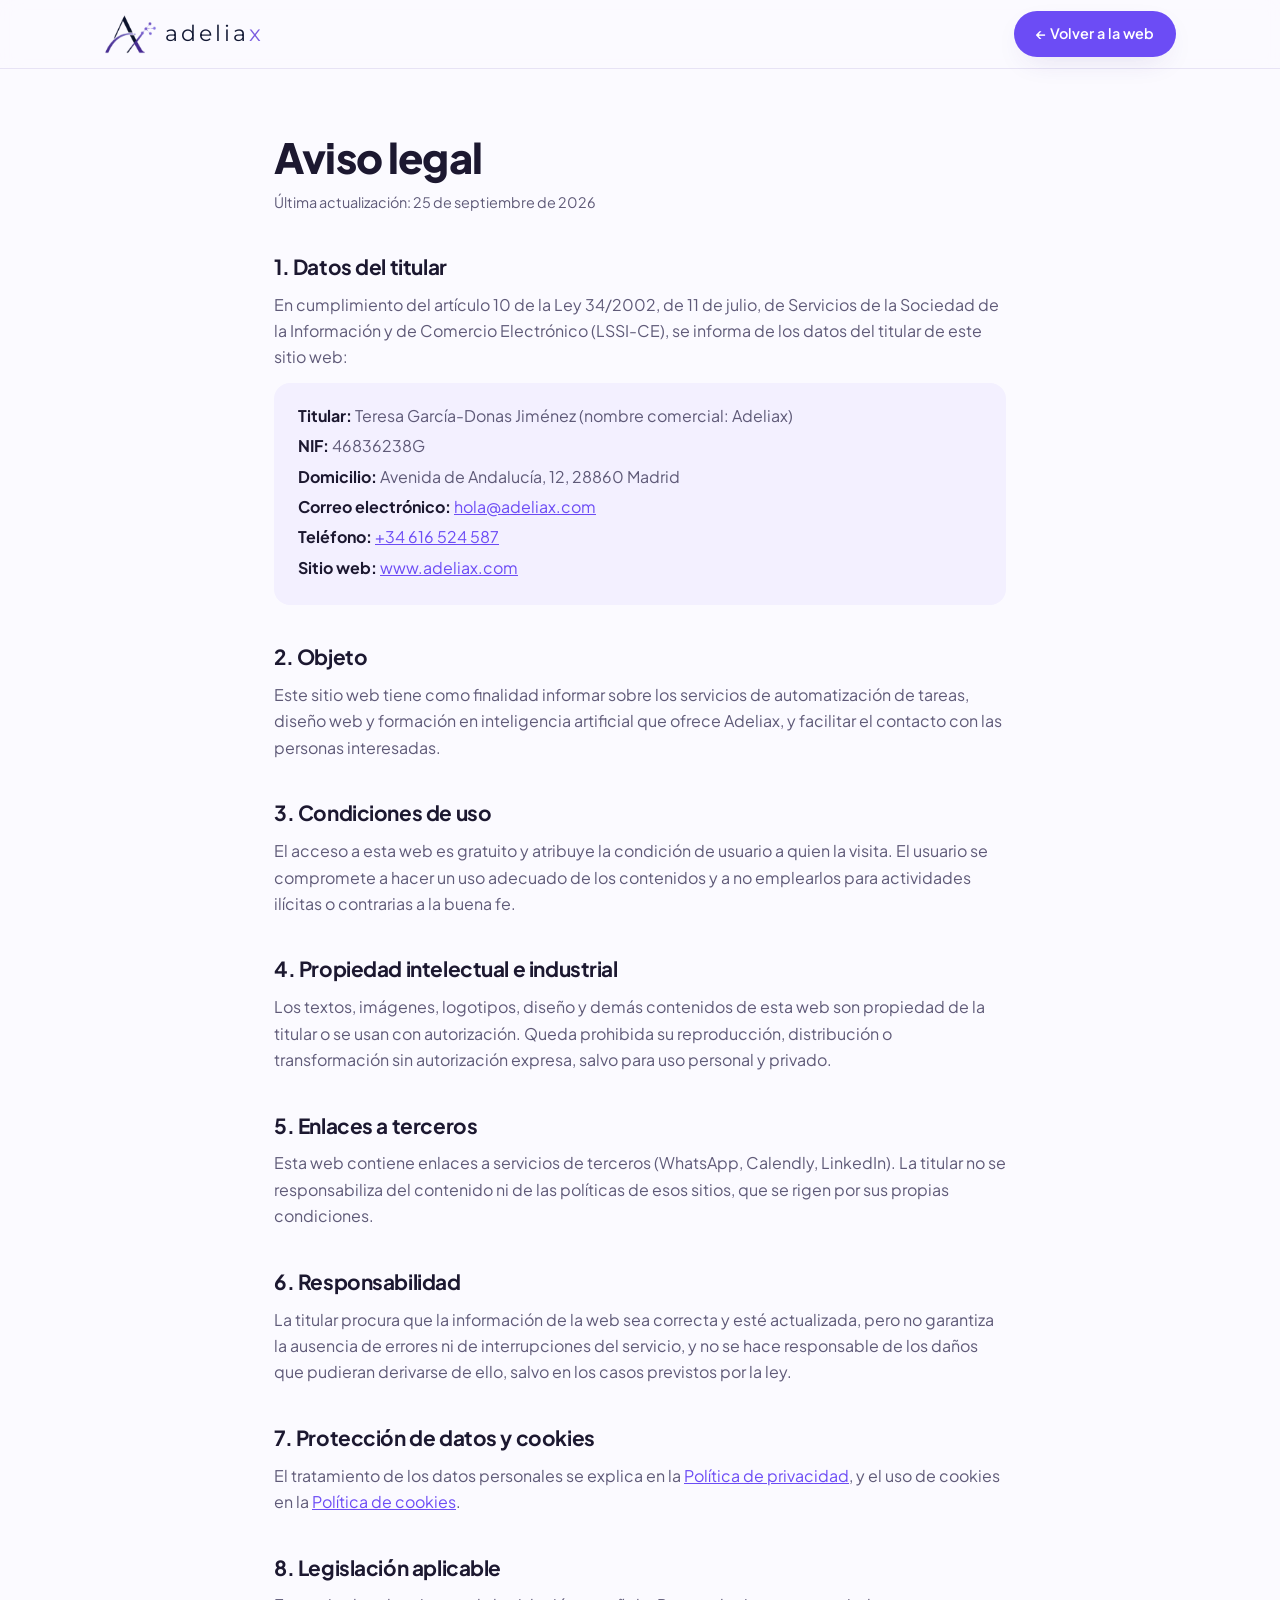
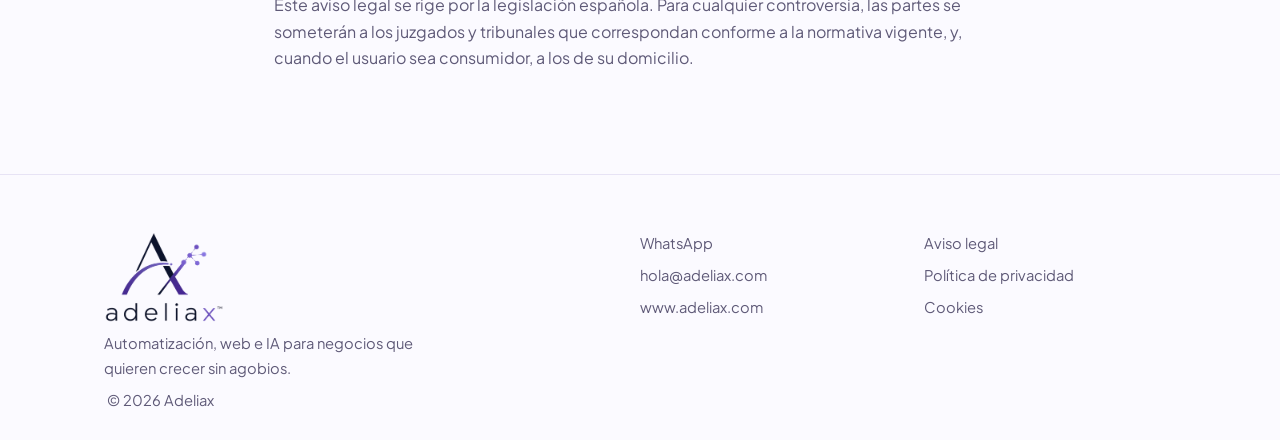
==== aviso-legal.html @ 9ef983d3 "Páginas legales, mejoras en móvil, SEO y WhatsApp por servicio - Aviso legal, política de privacidad" ====
<!DOCTYPE html>
<html lang="es">
<head>
<meta charset="UTF-8">
<meta name="viewport" content="width=device-width, initial-scale=1.0">
<title>Aviso legal — Adeliax</title>
<meta name="description" content="Aviso legal de adeliax.com: datos del titular y condiciones de uso de la web.">
<meta name="robots" content="noindex, follow">
<link rel="canonical" href="https://www.adeliax.com/aviso-legal.html">
<link rel="preconnect" href="https://fonts.googleapis.com">
<link rel="preconnect" href="https://fonts.gstatic.com" crossorigin>
<link href="https://fonts.googleapis.com/css2?family=Montserrat:wght@400&family=Plus+Jakarta+Sans:wght@400;500;600;700;800&display=swap" rel="stylesheet">
<link rel="icon" type="image/png" href="img/favicon.png">
<link rel="stylesheet" href="style.css">
</head>
<body>

<header class="nav">
  <div class="container nav__inner">
    <a class="logo" href="index.html" aria-label="Adeliax, volver al inicio">
      <span class="logo-mark"><img src="img/logo-icono.png" alt="Adeliax" width="54" height="40"></span>
      <span class="logo__text">adelia<em>x</em></span>
    </a>
    <a class="btn btn--small" href="index.html">← Volver a la web</a>
  </div>
</header>

<!--
  REVISAR POR UN PROFESIONAL (abogado/asesor):
  - Este texto es una plantilla orientativa basada en la LSSI-CE (Ley 34/2002, art. 10).
  - Si estás inscrita en algún registro o colegio profesional, o si constituyes una sociedad, hay que añadirlo.
-->
<main class="legal">
  <div class="container container--narrow">
    <h1>Aviso legal</h1>
    <p class="legal__updated">Última actualización: 25 de septiembre de 2026</p>

    <h2>1. Datos del titular</h2>
    <p>En cumplimiento del artículo 10 de la Ley 34/2002, de 11 de julio, de Servicios de la Sociedad de la Información y de Comercio Electrónico (LSSI-CE), se informa de los datos del titular de este sitio web:</p>
    <div class="legal__box">
      <p><strong>Titular:</strong> Teresa García-Donas Jiménez (nombre comercial: Adeliax)</p>
      <p><strong>NIF:</strong> 46836238G</p>
      <p><strong>Domicilio:</strong> Avenida de Andalucía, 12, 28860 Madrid</p>
      <p><strong>Correo electrónico:</strong> <a href="mailto:hola@adeliax.com">hola@adeliax.com</a></p>
      <p><strong>Teléfono:</strong> <a href="tel:+34616524587">+34 616 524 587</a></p>
      <p><strong>Sitio web:</strong> <a href="https://www.adeliax.com/">www.adeliax.com</a></p>
    </div>

    <h2>2. Objeto</h2>
    <p>Este sitio web tiene como finalidad informar sobre los servicios de automatización de tareas, diseño web y formación en inteligencia artificial que ofrece Adeliax, y facilitar el contacto con las personas interesadas.</p>

    <h2>3. Condiciones de uso</h2>
    <p>El acceso a esta web es gratuito y atribuye la condición de usuario a quien la visita. El usuario se compromete a hacer un uso adecuado de los contenidos y a no emplearlos para actividades ilícitas o contrarias a la buena fe.</p>

    <h2>4. Propiedad intelectual e industrial</h2>
    <p>Los textos, imágenes, logotipos, diseño y demás contenidos de esta web son propiedad de la titular o se usan con autorización. Queda prohibida su reproducción, distribución o transformación sin autorización expresa, salvo para uso personal y privado.</p>

    <h2>5. Enlaces a terceros</h2>
    <p>Esta web contiene enlaces a servicios de terceros (WhatsApp, Calendly, LinkedIn). La titular no se responsabiliza del contenido ni de las políticas de esos sitios, que se rigen por sus propias condiciones.</p>

    <h2>6. Responsabilidad</h2>
    <p>La titular procura que la información de la web sea correcta y esté actualizada, pero no garantiza la ausencia de errores ni de interrupciones del servicio, y no se hace responsable de los daños que pudieran derivarse de ello, salvo en los casos previstos por la ley.</p>

    <h2>7. Protección de datos y cookies</h2>
    <p>El tratamiento de los datos personales se explica en la <a href="privacidad.html">Política de privacidad</a>, y el uso de cookies en la <a href="cookies.html">Política de cookies</a>.</p>

    <h2>8. Legislación aplicable</h2>
    <p>Este aviso legal se rige por la legislación española. Para cualquier controversia, las partes se someterán a los juzgados y tribunales que correspondan conforme a la normativa vigente, y, cuando el usuario sea consumidor, a los de su domicilio.</p>
  </div>
</main>

<footer class="footer">
  <div class="container footer__inner">
    <div>
      <img class="footer__logo" src="img/logo.png" alt="Adeliax" width="130" height="100" loading="lazy">
      <p>Automatización, web e IA para negocios que quieren crecer sin agobios.</p>
    </div>
    <div class="footer__links">
      <a href="https://wa.me/34616524587" target="_blank" rel="noopener">WhatsApp</a>
      <a href="mailto:hola@adeliax.com">hola@adeliax.com</a>
      <a href="index.html">www.adeliax.com</a>
    </div>
    <div class="footer__links">
      <a href="aviso-legal.html">Aviso legal</a>
      <a href="privacidad.html">Política de privacidad</a>
      <a href="cookies.html">Cookies</a>
    </div>
  </div>
  <p class="footer__copy">&copy; 2026 Adeliax</p>
</footer>

</body>
</html>
---- style.css ----
:root {
  --bg: #fbfaff;
  --bg-tint: #f3f0ff;
  --surface: #ffffff;
  --text: #1c1830;
  --text-muted: #5f5a78;
  --accent: #6c4cf5;
  --accent-hover: #5a3be0;
  --accent-soft: #e9e3ff;
  --accent-2: #ff8fb1;
  --wa: #25d366;
  --wa-hover: #1ebe5b;
  --border: #e7e3f5;
  --radius: 20px;
  --shadow: 0 10px 30px -12px rgba(60, 40, 140, 0.18);
  --shadow-lg: 0 24px 50px -20px rgba(60, 40, 140, 0.3);
}

* { box-sizing: border-box; margin: 0; padding: 0; }

html { scroll-behavior: smooth; scroll-padding-top: 80px; }

body {
  font-family: "Plus Jakarta Sans", -apple-system, BlinkMacSystemFont, "Segoe UI", Roboto, sans-serif;
  background: var(--bg);
  color: var(--text);
  line-height: 1.65;
  -webkit-font-smoothing: antialiased;
}

img { max-width: 100%; display: block; }

.container {
  max-width: 1120px;
  margin: 0 auto;
  padding: 0 24px;
}

.container--narrow { max-width: 780px; }

h1, h2, h3 { letter-spacing: -0.02em; line-height: 1.2; }

/* ── Navegación ── */
.nav {
  position: sticky;
  top: 0;
  background: rgba(251, 250, 255, 0.85);
  backdrop-filter: blur(10px);
  border-bottom: 1px solid var(--border);
  z-index: 20;
}

.nav__inner {
  display: flex;
  justify-content: space-between;
  align-items: center;
  height: 68px;
  gap: 16px;
}

.logo {
  display: flex;
  align-items: center;
  gap: 8px;
  text-decoration: none;
}
.logo img { height: 40px; width: auto; }
.logo__text {
  font-family: "Montserrat", sans-serif;
  font-weight: 400;
  font-size: 1.35rem;
  letter-spacing: 0.14em;
  color: #121833;
}
.logo__text em { font-style: normal; color: #7b5ce0; }

.nav__links a {
  color: var(--text-muted);
  text-decoration: none;
  margin: 0 14px;
  font-size: 0.95rem;
  font-weight: 500;
  transition: color 0.2s ease;
}

.nav__links a:hover { color: var(--accent); }

/* ── Botones ── */
.btn {
  display: inline-flex;
  align-items: center;
  gap: 8px;
  background: var(--accent);
  color: #fff;
  text-decoration: none;
  padding: 14px 26px;
  border-radius: 999px;
  font-weight: 600;
  font-size: 1rem;
  border: 2px solid transparent;
  transition: background 0.2s ease, transform 0.2s ease, box-shadow 0.2s ease;
  box-shadow: var(--shadow);
}

.btn:hover { background: var(--accent-hover); transform: translateY(-2px); }

.btn--small { padding: 9px 20px; font-size: 0.9rem; }
.btn--large { padding: 17px 32px; font-size: 1.05rem; }

.btn--wa { background: var(--wa); }
.btn--wa:hover { background: var(--wa-hover); }

.btn--ghost {
  background: transparent;
  color: var(--accent);
  border-color: var(--accent);
  box-shadow: none;
}
.btn--ghost:hover { background: var(--accent-soft); }

.btn--light { background: #fff; color: var(--accent); }
.btn--light:hover { background: var(--accent-soft); }

.cta-row { display: flex; flex-wrap: wrap; gap: 14px; }
.cta-row--center { justify-content: center; }

.microcopy { font-size: 0.88rem; color: var(--text-muted); margin-top: 14px; }

.eyebrow {
  display: inline-block;
  font-size: 0.8rem;
  font-weight: 700;
  letter-spacing: 0.08em;
  text-transform: uppercase;
  color: var(--accent);
  background: var(--accent-soft);
  padding: 6px 14px;
  border-radius: 999px;
  margin-bottom: 18px;
}

/* ── Hero ── */
.hero { padding: 90px 0 100px; overflow: hidden; }

.hero__grid {
  display: grid;
  grid-template-columns: 1.15fr 1fr;
  gap: 56px;
  align-items: center;
}

.hero h1 {
  font-size: clamp(2.1rem, 4.8vw, 3.4rem);
  font-weight: 800;
  margin-bottom: 22px;
}

.hero__subtitle {
  color: var(--text-muted);
  font-size: 1.15rem;
  max-width: 560px;
  margin-bottom: 34px;
}

.hero__visual { position: relative; min-height: 440px; }

.blob {
  position: absolute;
  border-radius: 50%;
  filter: blur(40px);
  opacity: 0.55;
}
.blob--1 { width: 320px; height: 320px; background: var(--accent); top: 10px; right: 20px; }
.blob--2 { width: 240px; height: 240px; background: var(--accent-2); bottom: 0; left: 10px; }

.hero__photo,
.about__photo {
  position: relative;
  z-index: 1;
  width: 100%;
  max-width: 400px;
  height: auto;
  aspect-ratio: 4 / 5;
  margin: 0 auto;
  border-radius: 32px;
  object-fit: cover;
  box-shadow: var(--shadow-lg);
}


/* ── Secciones ── */
.section { padding: 100px 0; }
.section--tint { background: var(--bg-tint); }

.section__head {
  text-align: center;
  max-width: 680px;
  margin: 0 auto 56px;
}

.section__head h2, .about h2, .calendly h2, .final h2 {
  font-size: clamp(1.8rem, 3.6vw, 2.5rem);
  font-weight: 800;
  margin-bottom: 16px;
}

.section__head p { color: var(--text-muted); font-size: 1.08rem; }

.section__closing {
  text-align: center;
  margin-top: 48px;
  font-size: 1.3rem;
  font-weight: 700;
  color: var(--accent);
}

.center { text-align: center; margin-top: 48px; }

/* Dolores */
.pains {
  display: grid;
  grid-template-columns: repeat(3, 1fr);
  gap: 20px;
}

.pain {
  background: var(--surface);
  border: 1px solid var(--border);
  border-radius: var(--radius);
  padding: 26px;
  transition: transform 0.25s ease, box-shadow 0.25s ease;
}
.pain:hover { transform: translateY(-4px); box-shadow: var(--shadow); }

.pain__icon {
  display: inline-grid;
  place-items: center;
  width: 46px;
  height: 46px;
  border-radius: 14px;
  background: var(--bg-tint);
  font-size: 1.35rem;
  margin-bottom: 14px;
}
.pain p { color: var(--text-muted); }
.pain strong { color: var(--text); }

/* Antes / después */
.compare {
  display: grid;
  grid-template-columns: 1fr 1fr;
  gap: 20px;
  max-width: 820px;
  margin: 0 auto;
}

.compare__col { border-radius: var(--radius); padding: 32px; }
.compare__col h3 { font-size: 1.15rem; margin-bottom: 18px; }
.compare__col ul { list-style: none; display: grid; gap: 12px; }
.compare__col li { padding-left: 30px; position: relative; }

.compare__col--before { background: #eeecf3; color: #7b7690; }
.compare__col--before li::before { content: "✕"; position: absolute; left: 4px; color: #aaa5bd; }

.compare__col--after {
  background: linear-gradient(150deg, var(--accent), #8a6bff);
  color: #fff;
  box-shadow: var(--shadow-lg);
}
.compare__col--after li::before { content: "✓"; position: absolute; left: 4px; font-weight: 800; }

/* Servicios */
.services {
  display: grid;
  grid-template-columns: repeat(3, 1fr);
  gap: 24px;
  align-items: stretch;
}

.service {
  position: relative;
  display: flex;
  flex-direction: column;
  background: var(--surface);
  border: 1px solid var(--border);
  border-radius: 24px;
  padding: 34px 30px;
  transition: transform 0.25s ease, box-shadow 0.25s ease;
}
.service:hover { transform: translateY(-6px); box-shadow: var(--shadow-lg); }

.service--featured { border-color: var(--accent); box-shadow: var(--shadow); }

.service__icon {
  width: 56px;
  height: 56px;
  border-radius: 16px;
  display: grid;
  place-items: center;
  background: var(--accent-soft);
  margin-bottom: 20px;
}
.service__icon svg {
  width: 28px;
  height: 28px;
  fill: none;
  stroke: var(--accent);
  stroke-width: 1.8;
  stroke-linecap: round;
  stroke-linejoin: round;
}

.service__num {
  position: absolute;
  top: 28px;
  right: 30px;
  font-weight: 800;
  font-size: 1.6rem;
  color: var(--accent-soft);
}

.service h3 { font-size: 1.35rem; margin-bottom: 10px; }
.service__lead { color: var(--text-muted); margin-bottom: 20px; }

.checks { list-style: none; display: grid; gap: 10px; margin-bottom: 22px; font-size: 0.95rem; }
.checks li { position: relative; padding-left: 28px; }
.checks li::before {
  content: "✓";
  position: absolute;
  left: 0;
  top: 1px;
  width: 19px;
  height: 19px;
  border-radius: 50%;
  background: var(--accent-soft);
  color: var(--accent);
  font-size: 0.7rem;
  font-weight: 800;
  display: grid;
  place-items: center;
}

.service__result {
  background: var(--bg-tint);
  border-radius: 14px;
  padding: 16px 18px;
  font-size: 0.92rem;
  color: var(--text-muted);
  margin-bottom: 22px;
}
.service__result strong { color: var(--text); }

.link-arrow {
  margin-top: auto;
  color: var(--accent);
  font-weight: 700;
  text-decoration: none;
}
.link-arrow:hover { text-decoration: underline; }

/* Pasos */
.steps {
  list-style: none;
  display: grid;
  grid-template-columns: repeat(4, 1fr);
  gap: 24px;
  position: relative;
}
.steps::before {
  content: "";
  position: absolute;
  top: 28px;
  left: 12%;
  right: 12%;
  height: 2px;
  background: linear-gradient(90deg, var(--accent), var(--accent-2));
  opacity: 0.35;
}

.step { text-align: center; position: relative; }
.step__num {
  display: inline-grid;
  place-items: center;
  width: 56px;
  height: 56px;
  border-radius: 50%;
  background: var(--accent);
  color: #fff;
  font-weight: 800;
  font-size: 1.2rem;
  margin-bottom: 18px;
  box-shadow: 0 0 0 8px var(--bg-tint);
}
.step h3 { font-size: 1.1rem; margin-bottom: 8px; }
.step p { color: var(--text-muted); font-size: 0.95rem; }

/* Sobre Teresa */
.about {
  display: grid;
  grid-template-columns: 1fr 1.2fr;
  gap: 64px;
  align-items: center;
}

.about__visual { position: relative; }

.about__photo { max-width: 420px; object-position: center top; }

.badge {
  z-index: 2;
  position: absolute;
  bottom: -20px;
  right: 10px;
  background: var(--surface);
  border-radius: 18px;
  padding: 16px 20px;
  box-shadow: var(--shadow-lg);
  display: flex;
  align-items: center;
  gap: 12px;
  max-width: 240px;
}
.badge strong { font-size: 2rem; color: var(--accent); line-height: 1; }
.badge span { font-size: 0.85rem; color: var(--text-muted); line-height: 1.3; }

.about__text p { color: var(--text-muted); margin-bottom: 16px; }

.trust { list-style: none; display: grid; gap: 10px; margin: 26px 0; }
.trust li {
  background: var(--bg-tint);
  border-radius: 12px;
  padding: 12px 16px;
  font-size: 0.95rem;
  color: var(--text-muted);
}
.trust strong { color: var(--text); }

.about__linkedin { margin-top: -12px; }
.about__linkedin a { color: var(--accent); font-weight: 700; text-decoration: none; }
.about__linkedin a:hover { text-decoration: underline; }

.signature {
  font-family: "Brush Script MT", "Segoe Script", cursive;
  font-size: 2rem;
  color: var(--accent) !important;
  margin-bottom: 24px !important;
}

/* Calendly */
.calendly {
  display: grid;
  grid-template-columns: 1.5fr 1fr;
  gap: 40px;
  align-items: center;
  background: var(--surface);
  border: 1px solid var(--border);
  border-radius: 28px;
  padding: 48px;
  box-shadow: var(--shadow);
}
.calendly p { color: var(--text-muted); }
.calendly__cta { text-align: center; }

/* FAQ */
.faq { display: grid; gap: 12px; }

.faq details {
  background: var(--surface);
  border: 1px solid var(--border);
  border-radius: 16px;
  padding: 0 24px;
  transition: box-shadow 0.2s ease;
}
.faq details[open] { box-shadow: var(--shadow); }

.faq summary {
  cursor: pointer;
  list-style: none;
  padding: 20px 36px 20px 0;
  font-weight: 600;
  position: relative;
}
.faq summary::-webkit-details-marker { display: none; }
.faq summary::after {
  content: "+";
  position: absolute;
  right: 0;
  top: 50%;
  transform: translateY(-50%);
  font-size: 1.5rem;
  color: var(--accent);
  transition: transform 0.25s ease;
}
.faq details[open] summary::after { transform: translateY(-50%) rotate(45deg); }
.faq details p { color: var(--text-muted); padding-bottom: 22px; }

/* CTA final */
.final {
  background: linear-gradient(135deg, var(--accent) 0%, #8a6bff 55%, var(--accent-2) 130%);
  color: #fff;
  padding: 110px 0;
  text-align: center;
}
.final__inner { max-width: 760px; }

.final p { opacity: 0.92; font-size: 1.1rem; margin-bottom: 34px; }
.final__alt { margin: 26px 0 0 !important; font-size: 0.98rem !important; }
.final__alt a { color: #fff; font-weight: 700; }

/* Footer */
.footer { padding: 56px 0 28px; border-top: 1px solid var(--border); }

.footer__inner {
  display: grid;
  grid-template-columns: 2fr 1fr 1fr;
  gap: 32px;
}
.footer__logo { width: 120px; height: auto; }
.footer p { color: var(--text-muted); font-size: 0.92rem; margin-top: 8px; max-width: 320px; }
.footer__links { display: grid; gap: 8px; align-content: start; }
.footer__links a { color: var(--text-muted); text-decoration: none; font-size: 0.92rem; }
.footer__links a:hover { color: var(--accent); }
.footer__copy { text-align: center; color: var(--text-muted); font-size: 0.82rem; margin-top: 40px; }

/* ── Páginas legales ── */
.legal { padding: 64px 0 90px; }
.legal h1 { font-size: clamp(1.9rem, 4vw, 2.6rem); font-weight: 800; margin-bottom: 8px; }
.legal__updated { color: var(--text-muted); font-size: 0.9rem; margin-bottom: 40px; }
.legal h2 { font-size: 1.3rem; margin: 40px 0 12px; }
.legal p, .legal li { color: var(--text-muted); margin-bottom: 12px; }
.legal ul { padding-left: 22px; margin-bottom: 12px; }
.legal strong { color: var(--text); }
.legal a { color: var(--accent); }
.legal__box { background: var(--bg-tint); border-radius: 16px; padding: 20px 24px; margin-bottom: 20px; }
.legal__box p { margin-bottom: 4px; }
.legal__table-wrap { overflow-x: auto; margin: 12px 0 20px; }
.legal table { width: 100%; border-collapse: collapse; font-size: 0.92rem; }
.legal th, .legal td { text-align: left; padding: 10px 12px; border: 1px solid var(--border); color: var(--text-muted); vertical-align: top; }
.legal th { background: var(--bg-tint); color: var(--text); }

/* ── Botones flotantes ── */
.floating {
  position: fixed;
  right: 22px;
  bottom: 22px;
  display: flex;
  flex-direction: column;
  align-items: center;
  gap: 12px;
  z-index: 50;
}

.fab {
  position: relative;
  display: grid;
  place-items: center;
  border-radius: 50%;
  color: #fff;
  text-decoration: none;
  box-shadow: 0 10px 25px -8px rgba(0, 0, 0, 0.35);
  transition: transform 0.2s ease;
}
.fab:hover { transform: scale(1.08); }

.fab--wa { width: 62px; height: 62px; background: var(--wa); }
.fab--wa svg { width: 34px; height: 34px; }

.fab--mail { width: 50px; height: 50px; background: var(--accent); }
.fab--mail svg {
  width: 24px;
  height: 24px;
  fill: none;
  stroke: #fff;
  stroke-width: 1.8;
  stroke-linecap: round;
  stroke-linejoin: round;
}

.fab--wa::before {
  content: "";
  position: absolute;
  inset: 0;
  border-radius: 50%;
  background: var(--wa);
  z-index: -1;
  animation: pulse 2.4s ease-out infinite;
}

@keyframes pulse {
  0% { transform: scale(1); opacity: 0.6; }
  100% { transform: scale(1.6); opacity: 0; }
}

.fab__tip {
  position: absolute;
  right: calc(100% + 12px);
  top: 50%;
  transform: translateY(-50%) translateX(6px);
  background: var(--text);
  color: #fff;
  font-size: 0.85rem;
  font-weight: 500;
  white-space: nowrap;
  padding: 8px 14px;
  border-radius: 10px;
  opacity: 0;
  pointer-events: none;
  transition: opacity 0.2s ease, transform 0.2s ease;
}
.fab:hover .fab__tip,
.fab:focus-visible .fab__tip { opacity: 1; transform: translateY(-50%) translateX(0); }

/* ══════════════ MOVIMIENTO ══════════════ */
main { overflow-x: clip; }

/* Logo vivo: el símbolo se dibuja y los nodos de la red se encienden en cadena */
.logo-mark { position: relative; display: inline-block; line-height: 0; font-size: 4px; }
.logo-mark img { animation: logo-draw .7s cubic-bezier(.6,.1,.2,1) both; transition: transform .4s ease; }
.logo:hover .logo-mark img { transform: rotate(-6deg) scale(1.06); }

@keyframes logo-draw {
  from { clip-path: inset(0 100% 0 0); opacity: 0; }
  to   { clip-path: inset(0 0 0 0); opacity: 1; }
}

.node {
  position: absolute;
  width: 5%;
  aspect-ratio: 1;
  border-radius: 50%;
  transform: translate(-50%, -50%);
  animation: node-pulse 3.2s ease-out infinite;
  animation-delay: calc(.7s + var(--d, 0s));
}
.n1 { left: 58.1%; top: 50%;   width: 2.6%; --d: 0s; }
.n2 { left: 72.2%; top: 47.3%; --d: .15s; }
.n3 { left: 78.8%; top: 36.9%; --d: .3s; }
.n4 { left: 86.5%; top: 23.9%; --d: .45s; }
.n5 { left: 95%;   top: 35.1%; --d: .5s; }
.n6 { left: 87.4%; top: 48.6%; --d: .55s; }

@keyframes node-pulse {
  0%   { background: transparent; box-shadow: 0 0 0 0 rgba(150, 120, 255, 0); }
  6%   { background: #c9b8ff; box-shadow: 0 0 0 .6em rgba(150, 120, 255, .45), 0 0 2em .8em rgba(150, 120, 255, .7); }
  28%  { background: transparent; box-shadow: 0 0 0 2em rgba(150, 120, 255, 0), 0 0 0 0 rgba(150, 120, 255, 0); }
  100% { background: transparent; box-shadow: 0 0 0 0 rgba(150, 120, 255, 0); }
}

.logo-mark--big { display: block; width: 160px; margin: 0 auto 30px; font-size: 10px; animation: float 6s ease-in-out infinite; }
.logo-mark--big img { width: 100%; height: auto; }
.logo-mark--big .node { animation-name: node-pulse-white; }
@keyframes node-pulse-white {
  0%   { background: transparent; box-shadow: 0 0 0 0 rgba(255, 255, 255, 0); }
  6%   { background: #fff; box-shadow: 0 0 0 .5em rgba(255, 255, 255, .5), 0 0 2em .8em rgba(255, 255, 255, .8); }
  28%  { background: transparent; box-shadow: 0 0 0 1.6em rgba(255, 255, 255, 0), 0 0 0 0 rgba(255, 255, 255, 0); }
  100% { background: transparent; box-shadow: 0 0 0 0 rgba(255, 255, 255, 0); }
}

/* Titular con brillo */
.shine {
  background: linear-gradient(90deg, var(--accent), var(--accent-2), #8a6bff, var(--accent));
  background-size: 300% 100%;
  -webkit-background-clip: text;
  background-clip: text;
  -webkit-text-fill-color: transparent;
  animation: shine 7s linear infinite;
}
@keyframes shine { to { background-position: 300% 0; } }

/* Fondos de color que se mueven */
.blob { animation: blob 14s ease-in-out infinite alternate; }
.blob--2 { animation-duration: 18s; animation-direction: alternate-reverse; }
@keyframes blob {
  0%   { transform: translate(0, 0) scale(1); }
  50%  { transform: translate(-40px, 30px) scale(1.12); }
  100% { transform: translate(30px, -20px) scale(.92); }
}

/* Notificaciones flotantes junto a la foto */
.notif {
  position: absolute;
  z-index: 3;
  display: flex;
  align-items: center;
  gap: 10px;
  background: rgba(255, 255, 255, .95);
  backdrop-filter: blur(6px);
  border: 1px solid var(--border);
  border-radius: 16px;
  padding: 10px 16px 10px 10px;
  box-shadow: var(--shadow-lg);
  line-height: 1.3;
  white-space: nowrap;
  animation: notif-in .7s cubic-bezier(.2, .9, .3, 1.35) both, float 5s ease-in-out infinite;
  animation-delay: var(--d), calc(var(--d) + .7s);
}
.notif strong { display: block; font-size: .85rem; }
.notif small { color: var(--text-muted); font-size: .72rem; }
.notif__icon {
  display: grid;
  place-items: center;
  width: 36px;
  height: 36px;
  flex-shrink: 0;
  border-radius: 12px;
  background: var(--bg-tint);
  font-size: 1rem;
}
.notif__icon--ok { background: #dff7e8; color: #1ea85a; font-weight: 800; }

.notif--1 { top: 9%;  left: -6%;  --d: .5s; }
.notif--2 { top: 46%; right: -8%; --d: .8s; animation-duration: .7s, 6s; }
.notif--3 { bottom: 9%; left: -2%; --d: 1.1s; animation-duration: .7s, 5.5s; }

@keyframes notif-in {
  from { opacity: 0; transform: translateY(18px) scale(.85); }
  to   { opacity: 1; transform: none; }
}
@keyframes float {
  0%, 100% { transform: translateY(0); }
  50%      { transform: translateY(-10px); }
}

/* Cinta en movimiento */
.marquee {
  background: linear-gradient(90deg, var(--accent), #8a6bff, var(--accent-2));
  color: #fff;
  padding: 16px 0;
  transform: rotate(-1.5deg);
  margin: 0 -40px;
  box-shadow: var(--shadow-lg);
  overflow: hidden;
}
.marquee__track {
  display: flex;
  width: max-content;
  animation: marquee 32s linear infinite;
}
.marquee span {
  font-weight: 700;
  font-size: 1.05rem;
  padding: 0 28px;
  white-space: nowrap;
}
.marquee span::after { content: "✦"; margin-left: 56px; opacity: .7; }
@keyframes marquee { to { transform: translateX(-50%); } }

/* Iconos de servicios con vida al pasar el ratón */
.service__icon { transition: transform .35s cubic-bezier(.2, .9, .3, 1.4), background .3s ease; }
.service:hover .service__icon { transform: rotate(-10deg) scale(1.12); background: var(--accent); }
.service:hover .service__icon svg { stroke: #fff; }

@media (max-width: 720px) {
  .notif { padding: 7px 12px 7px 7px; gap: 8px; }
  .notif strong { font-size: .75rem; }
  .notif small { font-size: .65rem; }
  .notif__icon { width: 28px; height: 28px; font-size: .85rem; border-radius: 9px; }
  .notif--1 { left: -2%; }
  .notif--2 { right: -2%; }
  .notif--3 { left: 0; }
  .marquee span { font-size: .9rem; padding: 0 18px; }
  .marquee span::after { margin-left: 36px; }
}

@media (prefers-reduced-motion: reduce) {
  .logo-mark img, .node, .logo-mark--big, .shine, .blob, .notif, .marquee__track { animation: none !important; }
}

/* ── Animación de aparición (solo si hay JavaScript) ── */
.js .reveal { opacity: 0; transform: translateY(16px); transition: opacity 0.4s ease, transform 0.4s ease; }
/* La portada aparece casi al instante */
.js .hero .reveal { transition-duration: 0.25s; }
.js .reveal.is-visible { opacity: 1; transform: none; }

@media (prefers-reduced-motion: reduce) {
  html { scroll-behavior: auto; }
  .fab--wa::before { animation: none; }
}

/* ── Responsive ── */
@media (max-width: 960px) {
  .hero__grid, .about, .calendly { grid-template-columns: 1fr; }
  .hero { padding: 40px 0 70px; }
  .hero__grid { gap: 40px; }
  .hero__visual { min-height: 0; }
  .hero__photo { max-width: 260px; }
  .pains, .services { grid-template-columns: 1fr 1fr; }
  .steps { grid-template-columns: 1fr 1fr; }
  .steps::before { display: none; }
  .about { gap: 56px; }
  .calendly { text-align: center; padding: 36px; }
}

@media (max-width: 720px) {
  .nav__links { display: none; }
  .section { padding: 72px 0; }
  .pains, .services, .compare, .steps { grid-template-columns: 1fr; }
  .footer__inner { grid-template-columns: 1fr; }
  .cta-row .btn { width: 100%; justify-content: center; }
  .fab__tip { display: none; }
  .floating { right: 12px; bottom: 12px; gap: 10px; }
  .fab--wa { width: 50px; height: 50px; }
  .fab--wa svg { width: 28px; height: 28px; }
  .fab--mail { width: 40px; height: 40px; }
  .fab--mail svg { width: 20px; height: 20px; }
  /* Hueco al final para que los botones flotantes no tapen el pie */
  body { padding-bottom: 110px; }
  .hero .microcopy { padding-right: 56px; }
  .container { padding: 0 16px; }
}
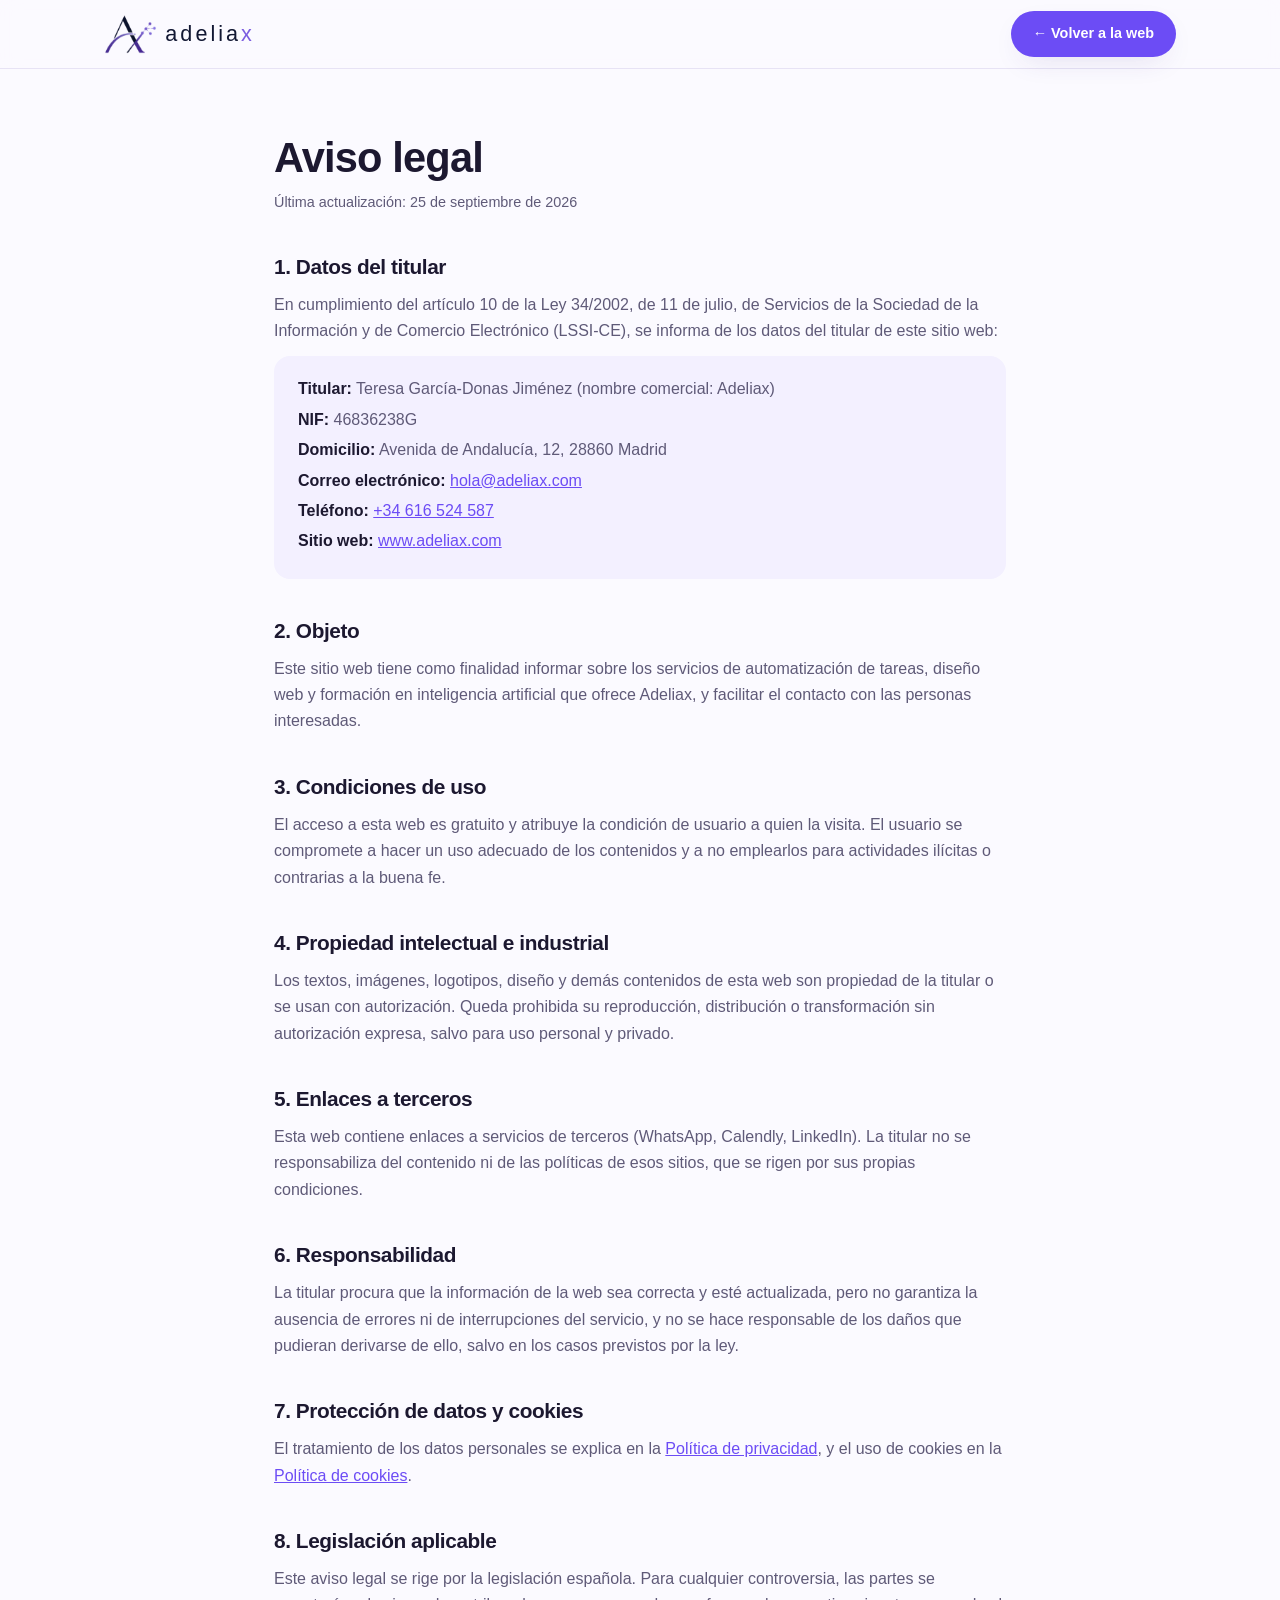
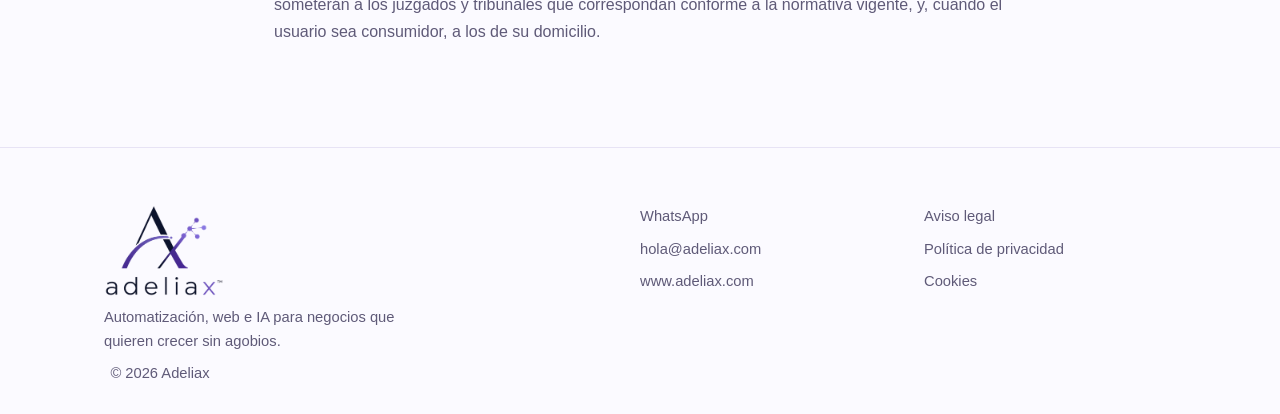
==== commit 98824426: "Alojar las fuentes en local (Fraunces, Plus Jakarta Sans y Montserrat) Co-Authored-By: Claude Opus 5" ====
--- a/aviso-legal.html
+++ b/aviso-legal.html
@@ -7,9 +7,6 @@
 <meta name="description" content="Aviso legal de adeliax.com: datos del titular y condiciones de uso de la web.">
 <meta name="robots" content="noindex, follow">
 <link rel="canonical" href="https://www.adeliax.com/aviso-legal.html">
-<link rel="preconnect" href="https://fonts.googleapis.com">
-<link rel="preconnect" href="https://fonts.gstatic.com" crossorigin>
-<link href="https://fonts.googleapis.com/css2?family=Montserrat:wght@400&family=Plus+Jakarta+Sans:wght@400;500;600;700;800&display=swap" rel="stylesheet">
 <link rel="icon" type="image/png" href="img/favicon.png">
 <link rel="stylesheet" href="style.css">
 </head>
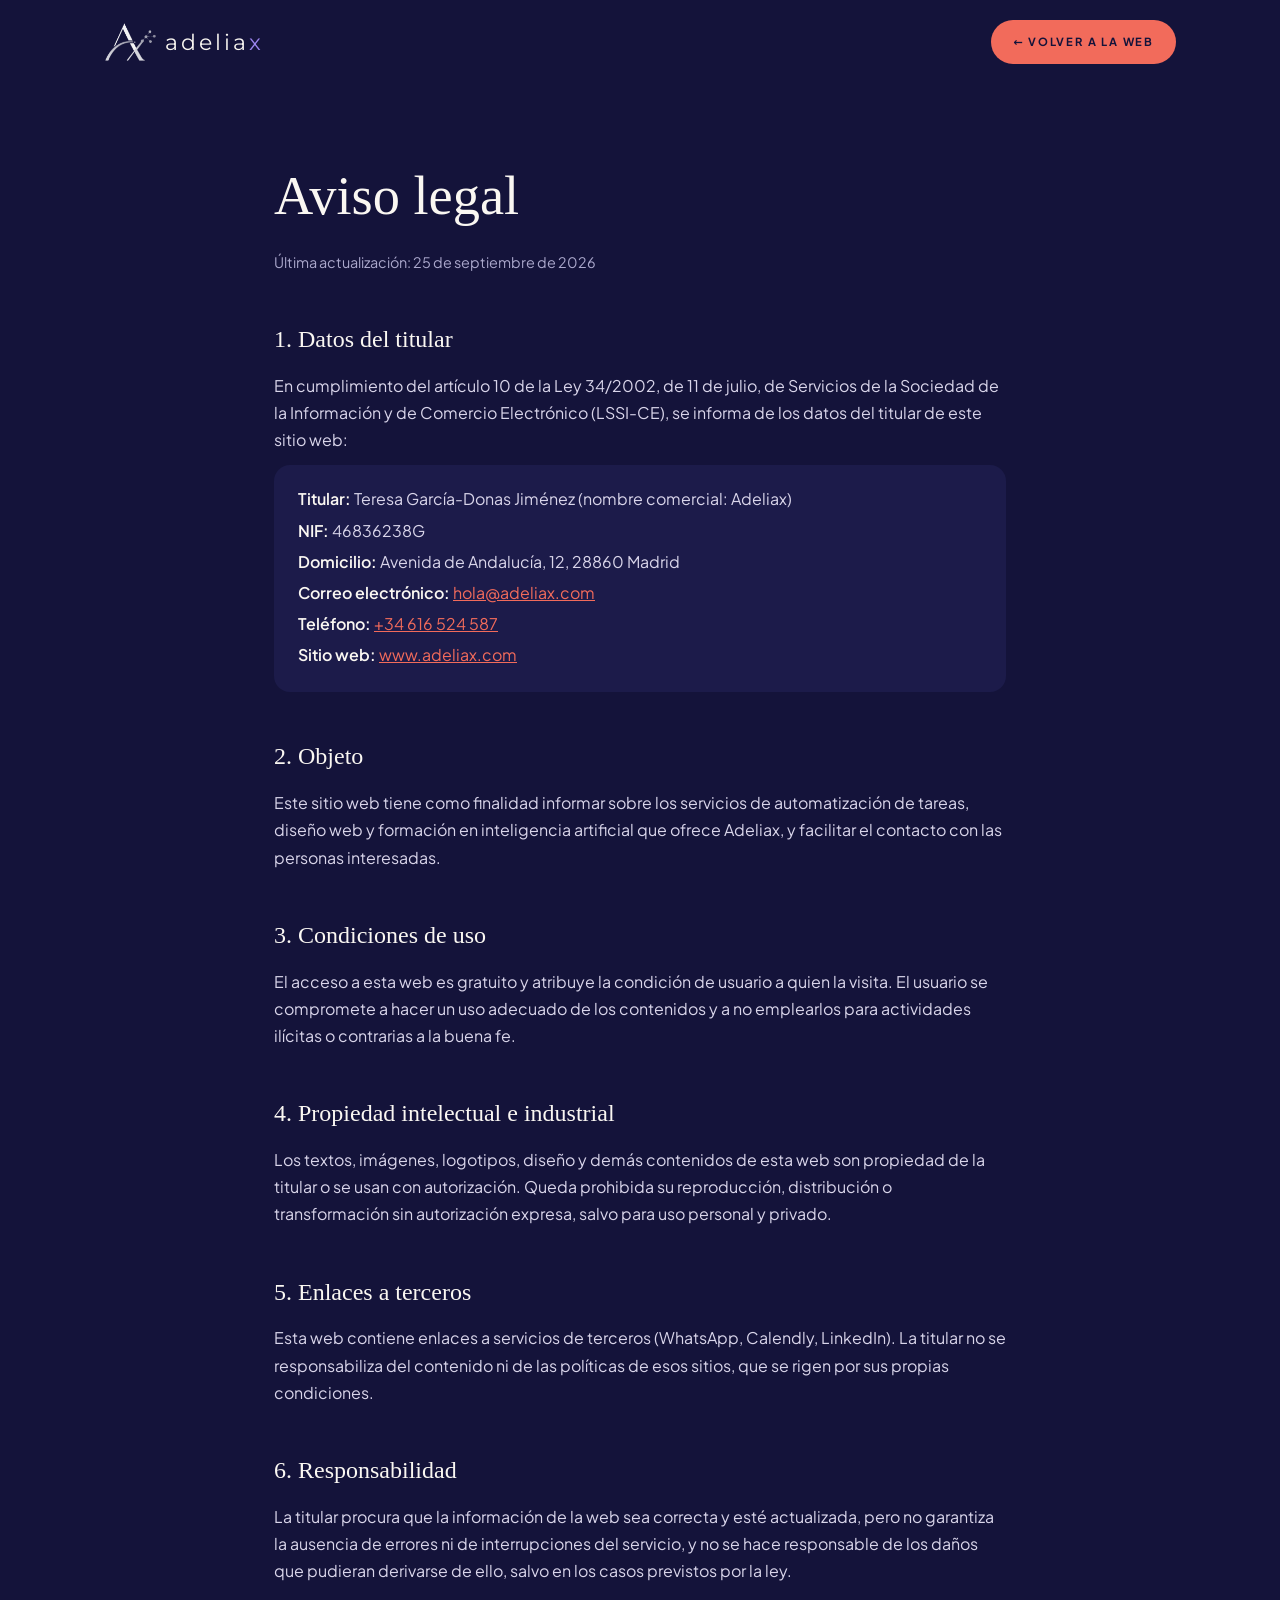
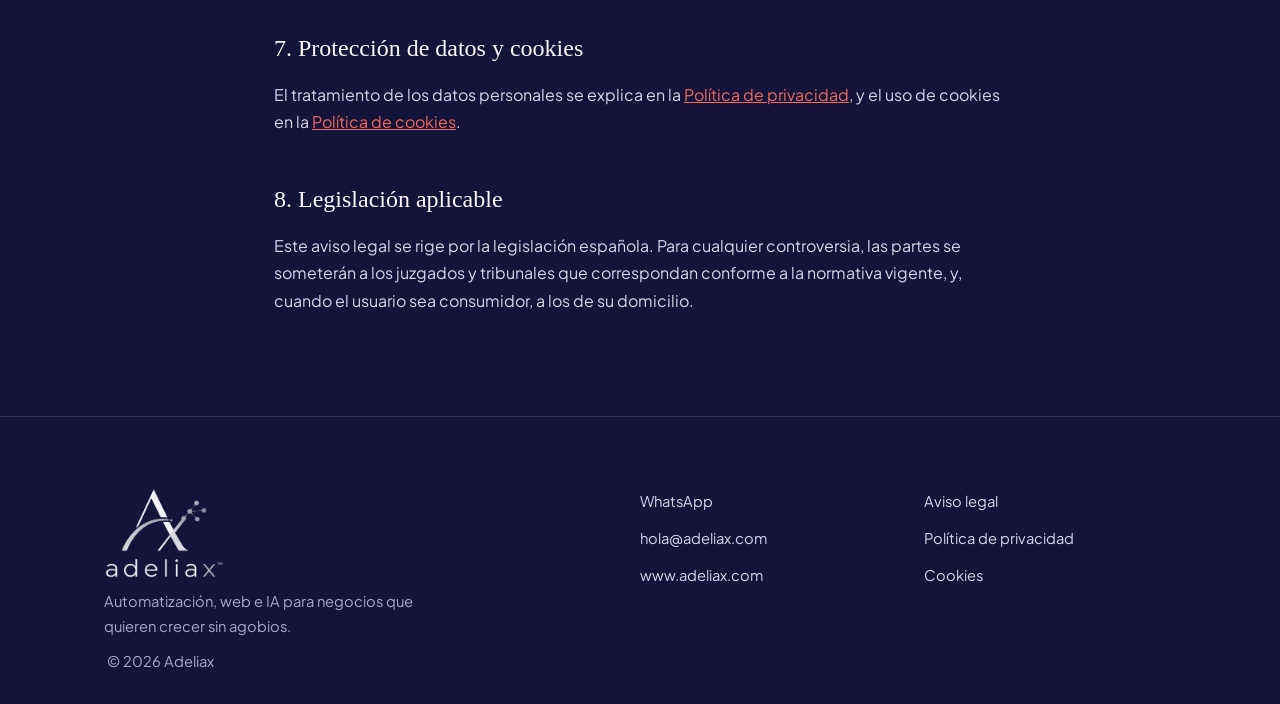
==== commit 144d103e: "Estructura editorial: portada a pantalla completa, pestañas de servicios, línea de tiempo y menú móv" ====
--- a/aviso-legal.html
+++ b/aviso-legal.html
@@ -15,7 +15,7 @@
 <header class="nav">
   <div class="container nav__inner">
     <a class="logo" href="index.html" aria-label="Adeliax, volver al inicio">
-      <span class="logo-mark"><img src="img/logo-icono.png" alt="Adeliax" width="54" height="40"></span>
+      <span class="logo-mark"><img src="img/logo-icono-blanco.png" alt="Adeliax" width="54" height="40"></span>
       <span class="logo__text">adelia<em>x</em></span>
     </a>
     <a class="btn btn--small" href="index.html">← Volver a la web</a>
@@ -69,7 +69,7 @@
 <footer class="footer">
   <div class="container footer__inner">
     <div>
-      <img class="footer__logo" src="img/logo.png" alt="Adeliax" width="130" height="100" loading="lazy">
+      <img class="footer__logo" src="img/logo-blanco.png" alt="Adeliax" width="130" height="100" loading="lazy">
       <p>Automatización, web e IA para negocios que quieren crecer sin agobios.</p>
     </div>
     <div class="footer__links">
--- a/style.css
+++ b/style.css
@@ -1,810 +1,992 @@
+/* =========================================================
+   Adeliax · estilo editorial oscuro (índigo, crema y coral)
+   ========================================================= */
+
+/* ── Fuentes (alojadas en local) ── */
+@font-face {
+  font-family: "Fraunces";
+  font-style: normal;
+  font-weight: 300 600;
+  font-display: swap;
+  src: url("fonts/fraunces-normal-latin.woff2") format("woff2");
+}
+@font-face {
+  font-family: "Fraunces";
+  font-style: italic;
+  font-weight: 300 600;
+  font-display: swap;
+  src: url("fonts/fraunces-italic-latin.woff2") format("woff2");
+}
+@font-face {
+  font-family: "Plus Jakarta Sans";
+  font-style: normal;
+  font-weight: 400 700;
+  font-display: swap;
+  src: url("fonts/plus-jakarta-sans-latin.woff2") format("woff2");
+}
+@font-face {
+  font-family: "Montserrat";
+  font-style: normal;
+  font-weight: 400;
+  font-display: swap;
+  src: url("fonts/montserrat-latin.woff2") format("woff2");
+}
+
 :root {
-  --bg: #fbfaff;
-  --bg-tint: #f3f0ff;
-  --surface: #ffffff;
-  --text: #1c1830;
-  --text-muted: #5f5a78;
-  --accent: #6c4cf5;
-  --accent-hover: #5a3be0;
-  --accent-soft: #e9e3ff;
-  --accent-2: #ff8fb1;
-  --wa: #25d366;
-  --wa-hover: #1ebe5b;
-  --border: #e7e3f5;
-  --radius: 20px;
-  --shadow: 0 10px 30px -12px rgba(60, 40, 140, 0.18);
-  --shadow-lg: 0 24px 50px -20px rgba(60, 40, 140, 0.3);
-}
-
-* { box-sizing: border-box; margin: 0; padding: 0; }
-
-html { scroll-behavior: smooth; scroll-padding-top: 80px; }
-
+  --ink: #14133A;          /* fondo principal (índigo casi negro) */
+  --char: #1C1B4A;         /* fondo alterno */
+  --char-2: #24235A;
+  --indigo: #2B2A6F;
+  --cream: #FAF7F2;
+  --cream-2: #D9D5EA;      /* texto normal sobre oscuro */
+  --muted: #ABA8CC;        /* texto secundario sobre oscuro */
+  --coral: #F26B5B;
+  --coral-2: #F48A7D;
+  --coral-text: #B83C2C;   /* coral para texto sobre fondo claro */
+  --text-light: #55556E;   /* texto normal sobre fondo claro */
+  --line: rgba(250, 247, 242, .14);
+  --line-dark: rgba(20, 19, 58, .14);
+  --serif: "Fraunces", Georgia, "Times New Roman", serif;
+  --sans: "Plus Jakarta Sans", system-ui, -apple-system, "Segoe UI", Roboto, Arial, sans-serif;
+  --ease: cubic-bezier(.22, 1, .36, 1);
+  --radius: 16px;
+}
+
+*, *::before, *::after { box-sizing: border-box; margin: 0; padding: 0; }
+html { scroll-behavior: smooth; scroll-padding-top: 90px; -webkit-text-size-adjust: 100%; }
 body {
-  font-family: "Plus Jakarta Sans", -apple-system, BlinkMacSystemFont, "Segoe UI", Roboto, sans-serif;
-  background: var(--bg);
-  color: var(--text);
-  line-height: 1.65;
+  background: var(--ink);
+  color: var(--cream-2);
+  font-family: var(--sans);
+  font-size: 16px;
+  line-height: 1.7;
+  overflow-x: hidden;
   -webkit-font-smoothing: antialiased;
 }
-
-img { max-width: 100%; display: block; }
-
-.container {
-  max-width: 1120px;
-  margin: 0 auto;
-  padding: 0 24px;
-}
-
-.container--narrow { max-width: 780px; }
-
-h1, h2, h3 { letter-spacing: -0.02em; line-height: 1.2; }
-
-/* ── Navegación ── */
-.nav {
-  position: sticky;
-  top: 0;
-  background: rgba(251, 250, 255, 0.85);
-  backdrop-filter: blur(10px);
-  border-bottom: 1px solid var(--border);
-  z-index: 20;
-}
-
-.nav__inner {
-  display: flex;
-  justify-content: space-between;
-  align-items: center;
-  height: 68px;
-  gap: 16px;
-}
-
-.logo {
+body.is-loading { overflow: hidden; }
+img { display: block; max-width: 100%; }
+a { color: inherit; }
+button { font: inherit; color: inherit; background: none; border: 0; cursor: pointer; }
+::selection { background: var(--coral); color: var(--ink); }
+strong { color: var(--cream); font-weight: 600; }
+
+:focus-visible { outline: 2px solid var(--coral); outline-offset: 4px; border-radius: 4px; }
+
+.sr-only {
+  position: absolute; width: 1px; height: 1px; padding: 0; margin: -1px;
+  overflow: hidden; clip: rect(0, 0, 0, 0); white-space: nowrap; border: 0;
+}
+
+.container { max-width: 1120px; margin: 0 auto; padding: 0 24px; }
+
+/* ── Utilidades ── */
+.section { position: relative; padding: clamp(90px, 13vw, 170px) 0; }
+.section--char { background: var(--char); }
+.section--light { background: var(--cream); color: var(--text-light); }
+.section--story { background: linear-gradient(180deg, var(--ink), var(--char) 18%, var(--char) 82%, var(--ink)); }
+
+.eyebrow {
   display: flex;
   align-items: center;
-  gap: 8px;
-  text-decoration: none;
-}
-.logo img { height: 40px; width: auto; }
-.logo__text {
-  font-family: "Montserrat", sans-serif;
-  font-weight: 400;
-  font-size: 1.35rem;
-  letter-spacing: 0.14em;
-  color: #121833;
-}
-.logo__text em { font-style: normal; color: #7b5ce0; }
-
-.nav__links a {
-  color: var(--text-muted);
-  text-decoration: none;
-  margin: 0 14px;
-  font-size: 0.95rem;
-  font-weight: 500;
-  transition: color 0.2s ease;
-}
-
-.nav__links a:hover { color: var(--accent); }
+  gap: 14px;
+  font-size: .74rem;
+  font-weight: 600;
+  letter-spacing: .28em;
+  text-transform: uppercase;
+  color: var(--coral);
+  margin-bottom: 22px;
+}
+.eyebrow::before { content: ""; width: 34px; height: 1px; background: currentColor; }
+.section--light .eyebrow { color: var(--coral-text); }
+
+h1, h2, h3 { font-family: var(--serif); color: var(--cream); font-weight: 400; }
+.section--light h2, .section--light h3 { color: var(--indigo); }
+.display {
+  font-family: var(--serif);
+  font-weight: 300;
+  font-size: clamp(2.3rem, 5.6vw, 4.6rem);
+  line-height: 1.04;
+  letter-spacing: -.015em;
+}
+h1 em, h2 em, .display em { font-style: italic; color: var(--coral); }
+.section--light .display em { color: var(--coral-text); }
+
+.lead {
+  font-family: var(--serif);
+  font-size: clamp(1.3rem, 2vw, 1.6rem);
+  line-height: 1.45;
+  color: var(--cream);
+}
+
+.section-head { max-width: 820px; margin-bottom: clamp(50px, 7vw, 90px); }
+.section-head__sub { color: var(--muted); max-width: 560px; margin-top: 24px; font-size: 1.08rem; }
+.section--light .section-head__sub { color: var(--text-light); }
+
+/* Subrayado que se dibuja */
+.u { text-decoration: none; background: linear-gradient(currentColor, currentColor) 0 100% / 0 1px no-repeat; transition: background-size .5s var(--ease); }
+.u:hover { background-size: 100% 1px; }
 
 /* ── Botones ── */
 .btn {
+  position: relative;
   display: inline-flex;
   align-items: center;
-  gap: 8px;
-  background: var(--accent);
-  color: #fff;
+  justify-content: center;
+  gap: 10px;
+  min-height: 52px;
+  padding: 16px 32px;
+  border-radius: 999px;
+  background: var(--coral);
+  color: var(--ink);
+  font-weight: 700;
+  font-size: .8rem;
+  letter-spacing: .16em;
+  text-transform: uppercase;
   text-decoration: none;
-  padding: 14px 26px;
-  border-radius: 999px;
+  overflow: hidden;
+  isolation: isolate;
+  white-space: nowrap;
+  transition: color .45s var(--ease), transform .35s var(--ease);
+}
+.btn::before {
+  content: "";
+  position: absolute;
+  inset: 0;
+  z-index: -1;
+  border-radius: inherit;
+  background: var(--cream);
+  transform: translateY(101%);
+  transition: transform .55s var(--ease);
+}
+.btn:hover::before { transform: translateY(0); }
+.btn--ghost { background: transparent; color: var(--cream); box-shadow: inset 0 0 0 1px rgba(250, 247, 242, .5); }
+.btn--ghost:hover { color: var(--ink); }
+.btn--small { min-height: 44px; padding: 10px 22px; font-size: .7rem; }
+.btn--large { padding: 19px 38px; }
+
+.cta-row { display: flex; flex-wrap: wrap; align-items: center; gap: 14px 22px; }
+.cta-row--center { justify-content: center; }
+
+.text-link { color: var(--cream); font-weight: 600; padding: 10px 0; }
+
+.link-arrow {
+  display: inline-flex;
+  align-items: center;
+  gap: 12px;
+  padding: 8px 0;
+  font-size: .78rem;
+  font-weight: 700;
+  letter-spacing: .18em;
+  text-transform: uppercase;
+  color: var(--coral);
+  text-decoration: none;
+}
+.link-arrow i { font-style: normal; transition: transform .4s var(--ease); }
+.link-arrow:hover i { transform: translateX(8px); }
+.section--light .link-arrow { color: var(--coral-text); }
+
+/* ── Pantalla de entrada ── */
+.loader {
+  position: fixed;
+  inset: 0;
+  z-index: 1000;
+  display: grid;
+  place-items: center;
+  background: var(--ink);
+  clip-path: inset(0 0 0 0);
+  transition: clip-path 1.1s var(--ease) .1s;
+}
+.loader { display: none; }
+.js .loader { display: grid; }
+.loader.is-done { clip-path: inset(0 0 100% 0); }
+.js .loader.is-gone { display: none; }
+.loader__inner { display: flex; flex-direction: column; align-items: center; text-align: center; }
+.loader__word {
+  display: flex;
+  overflow: hidden;
+  padding: 0 .08em .1em;
+  font-family: "Montserrat", sans-serif;
+  font-size: clamp(3.4rem, 12vw, 7.5rem);
+  letter-spacing: .14em;
+  line-height: 1;
+  color: var(--cream);
+}
+.loader__word span { display: inline-block; transform: translateY(110%); animation: rise 1s var(--ease) forwards; }
+.loader__word span:nth-child(1) { animation-delay: .15s; }
+.loader__word span:nth-child(2) { animation-delay: .22s; }
+.loader__word span:nth-child(3) { animation-delay: .29s; }
+.loader__word span:nth-child(4) { animation-delay: .36s; }
+.loader__word span:nth-child(5) { animation-delay: .43s; }
+.loader__word span:nth-child(6) { animation-delay: .5s; }
+.loader__word span:nth-child(7) { animation-delay: .57s; }
+.loader__x { color: var(--coral); }
+.loader__line { width: 0; height: 1px; margin: 18px 0 14px; background: var(--coral); animation: grow 1s var(--ease) .6s forwards; }
+.loader__place { font-size: .7rem; letter-spacing: .4em; text-transform: uppercase; color: var(--coral); opacity: 0; animation: fade-up .8s var(--ease) .85s forwards; }
+
+@keyframes rise { to { transform: translateY(0); } }
+@keyframes grow { to { width: 160px; } }
+@keyframes fade-up { from { opacity: 0; transform: translateY(10px); } to { opacity: 1; transform: none; } }
+
+/* ── Grano, cursor y barra de progreso ── */
+.grain {
+  position: fixed;
+  inset: 0;
+  z-index: 900;
+  pointer-events: none;
+  opacity: .06;
+  background-image: url("data:image/svg+xml,%3Csvg xmlns='http://www.w3.org/2000/svg' width='200' height='200'%3E%3Cfilter id='n'%3E%3CfeTurbulence type='fractalNoise' baseFrequency='.9' numOctaves='3' stitchTiles='stitch'/%3E%3C/filter%3E%3Crect width='100%25' height='100%25' filter='url(%23n)'/%3E%3C/svg%3E");
+}
+/* El grano solo "vibra" en ordenador; en móvil queda quieto para ahorrar batería */
+@media (hover: hover) and (pointer: fine) {
+  .grain { inset: -50%; animation: grain 1s steps(6) infinite; }
+}
+@keyframes grain {
+  0%, 100% { transform: translate(0, 0); }
+  20% { transform: translate(-5%, 3%); }
+  40% { transform: translate(3%, -4%); }
+  60% { transform: translate(-2%, 5%); }
+  80% { transform: translate(4%, 2%); }
+}
+
+.cursor { display: none; }
+@media (hover: hover) and (pointer: fine) {
+  .cursor { display: block; position: fixed; inset: 0; z-index: 950; pointer-events: none; }
+  .cursor__dot, .cursor__ring { position: fixed; top: 0; left: 0; border-radius: 50%; opacity: 0; transition: opacity .3s ease; }
+  .cursor.is-active .cursor__dot, .cursor.is-active .cursor__ring { opacity: 1; }
+  .cursor__dot { width: 6px; height: 6px; background: var(--coral); }
+  .cursor__ring {
+    width: 38px;
+    height: 38px;
+    border: 1px solid rgba(242, 107, 91, .6);
+    transition: opacity .3s ease, width .35s var(--ease), height .35s var(--ease), background .35s ease, border-color .35s ease;
+  }
+  .cursor.is-hover .cursor__ring { width: 70px; height: 70px; background: rgba(242, 107, 91, .12); border-color: transparent; }
+}
+.progress { position: fixed; top: 0; left: 0; z-index: 960; width: 100%; height: 2px; background: var(--coral); transform-origin: 0 50%; transform: scaleX(0); }
+
+/* ── Cabecera ── */
+.nav {
+  position: fixed;
+  top: 0;
+  left: 0;
+  right: 0;
+  z-index: 800;
+  transition: transform .6s var(--ease), background .5s ease, box-shadow .5s ease;
+}
+.nav__inner { display: flex; align-items: center; justify-content: space-between; gap: 20px; height: 84px; transition: height .5s var(--ease); }
+.nav.is-scrolled { background: rgba(20, 19, 58, .82); backdrop-filter: blur(14px); -webkit-backdrop-filter: blur(14px); box-shadow: 0 1px 0 var(--line); }
+.nav.is-scrolled .nav__inner { height: 68px; }
+.nav.is-hidden { transform: translateY(-110%); }
+
+.logo { display: flex; align-items: center; gap: 8px; text-decoration: none; }
+.logo img { height: 40px; width: auto; }
+.logo__text { font-family: "Montserrat", sans-serif; font-weight: 400; font-size: 1.35rem; letter-spacing: .14em; color: var(--cream); }
+.logo__text em { font-style: normal; color: #9C85F0; }
+
+.nav__links { display: flex; gap: clamp(18px, 2.6vw, 40px); }
+.nav__links a {
+  position: relative;
+  padding: 6px 0;
+  font-size: .74rem;
   font-weight: 600;
-  font-size: 1rem;
-  border: 2px solid transparent;
-  transition: background 0.2s ease, transform 0.2s ease, box-shadow 0.2s ease;
-  box-shadow: var(--shadow);
-}
-
-.btn:hover { background: var(--accent-hover); transform: translateY(-2px); }
-
-.btn--small { padding: 9px 20px; font-size: 0.9rem; }
-.btn--large { padding: 17px 32px; font-size: 1.05rem; }
-
-.btn--wa { background: var(--wa); }
-.btn--wa:hover { background: var(--wa-hover); }
-
-.btn--ghost {
-  background: transparent;
-  color: var(--accent);
-  border-color: var(--accent);
-  box-shadow: none;
-}
-.btn--ghost:hover { background: var(--accent-soft); }
-
-.btn--light { background: #fff; color: var(--accent); }
-.btn--light:hover { background: var(--accent-soft); }
-
-.cta-row { display: flex; flex-wrap: wrap; gap: 14px; }
-.cta-row--center { justify-content: center; }
-
-.microcopy { font-size: 0.88rem; color: var(--text-muted); margin-top: 14px; }
-
-.eyebrow {
-  display: inline-block;
-  font-size: 0.8rem;
+  letter-spacing: .2em;
+  text-transform: uppercase;
+  color: var(--cream-2);
+  text-decoration: none;
+}
+.nav__links a::after {
+  content: "";
+  position: absolute;
+  left: 0;
+  bottom: 0;
+  width: 100%;
+  height: 1px;
+  background: var(--coral);
+  transform: scaleX(0);
+  transform-origin: right;
+  transition: transform .5s var(--ease);
+}
+.nav__links a:hover::after, .nav__links a.is-active::after { transform: scaleX(1); transform-origin: left; }
+.nav__links a.is-active { color: var(--coral); }
+.nav__right { display: flex; align-items: center; gap: 10px; }
+
+.burger { display: none; position: relative; width: 44px; height: 44px; }
+.burger span { position: absolute; left: 11px; right: 11px; height: 1.5px; background: var(--cream); transition: transform .5s var(--ease); }
+.burger span:first-child { top: 18px; }
+.burger span:last-child { top: 25px; }
+.burger.is-open span:first-child { transform: translateY(3.5px) rotate(45deg); }
+.burger.is-open span:last-child { transform: translateY(-3.5px) rotate(-45deg); }
+
+.mobile-menu {
+  position: fixed;
+  inset: 0;
+  z-index: 790;
+  display: flex;
+  flex-direction: column;
+  justify-content: center;
+  gap: 6px;
+  padding: 100px 24px 40px;
+  background: var(--ink);
+  clip-path: circle(0 at calc(100% - 46px) 42px);
+  transition: clip-path .9s var(--ease);
+}
+.mobile-menu[hidden] { display: none; }
+.mobile-menu.is-open { clip-path: circle(150% at calc(100% - 46px) 42px); }
+.mobile-menu > a {
+  font-family: var(--serif);
+  font-style: italic;
+  font-weight: 300;
+  font-size: clamp(2.4rem, 11vw, 3.4rem);
+  line-height: 1.25;
+  color: var(--cream);
+  text-decoration: none;
+}
+.mobile-menu > a:hover { color: var(--coral); }
+.mobile-menu__info { margin-top: 40px; color: var(--muted); font-size: .95rem; }
+
+/* ── Hilo que se dibuja con el scroll ── */
+main { position: relative; overflow-x: clip; }
+main > section > .container { position: relative; z-index: 2; }
+.thread { position: absolute; top: 0; left: 0; z-index: 1; pointer-events: none; overflow: visible; }
+.thread path { fill: none; stroke: var(--coral); stroke-width: 2; stroke-opacity: .6; stroke-linecap: round; stroke-linejoin: round; }
+
+/* ── Portada ── */
+.hero {
+  position: relative;
+  min-height: 100svh;
+  display: flex;
+  flex-direction: column;
+  justify-content: flex-end;
+  padding-top: 120px;
+  overflow: hidden;
+}
+.hero__media {
+  position: absolute;
+  top: -8%;
+  bottom: -8%;
+  right: 0;
+  width: 52%;
+  z-index: 0;
+}
+.hero__media img {
+  width: 100%;
+  height: 100%;
+  object-fit: cover;
+  object-position: 50% 20%;
+  transform: scale(1.12);
+  animation: kenburns 22s ease-out forwards;
+}
+@keyframes kenburns { to { transform: scale(1.02); } }
+.hero__veil {
+  position: absolute;
+  inset: 0;
+  z-index: 0;
+  pointer-events: none;
+  background:
+    linear-gradient(90deg, var(--ink) 0%, var(--ink) 44%, rgba(20, 19, 58, .55) 62%, rgba(20, 19, 58, .1) 100%),
+    linear-gradient(180deg, rgba(20, 19, 58, .5) 0%, transparent 30%, transparent 70%, var(--ink) 100%);
+}
+.hero__inner { width: 100%; }
+.hero__content { max-width: 760px; padding-bottom: clamp(40px, 6vw, 70px); }
+.hero__title {
+  font-family: var(--serif);
+  font-weight: 300;
+  font-size: clamp(2.7rem, 6.2vw, 5.4rem);
+  line-height: .98;
+  letter-spacing: -.02em;
+  margin-bottom: 30px;
+}
+.hero__line { display: block; overflow: hidden; padding-bottom: .08em; }
+.hero__line > span { display: inline-block; }
+.js .hero__line > span { transform: translateY(110%); }
+.js.is-ready .hero__line > span { animation: rise 1.3s var(--ease) forwards; }
+.js.is-ready .hero__line:nth-child(2) > span { animation-delay: .12s; }
+.js.is-ready .hero__line:nth-child(3) > span { animation-delay: .24s; }
+.js .hero__eyebrow, .js .hero__tagline, .js .hero__ctas, .js .hero__strip { opacity: 0; transform: translateY(20px); transition: opacity 1.2s var(--ease), transform 1.2s var(--ease); }
+.js.is-ready .hero__eyebrow { opacity: 1; transform: none; transition-delay: .1s; }
+.js.is-ready .hero__tagline { opacity: 1; transform: none; transition-delay: .5s; }
+.js.is-ready .hero__ctas { opacity: 1; transform: none; transition-delay: .7s; }
+.js.is-ready .hero__strip { opacity: 1; transform: none; transition-delay: .9s; }
+
+.hero__tagline {
+  max-width: 600px;
+  margin-bottom: 36px;
+  font-family: var(--serif);
+  font-style: italic;
+  font-size: clamp(1.15rem, 1.9vw, 1.45rem);
+  line-height: 1.5;
+  color: var(--cream-2);
+}
+.hero__ctas { display: flex; flex-wrap: wrap; align-items: center; gap: 14px 28px; }
+
+.hero__strip {
+  display: grid;
+  grid-template-columns: repeat(3, auto);
+  justify-content: start;
+  gap: clamp(24px, 5vw, 70px);
+  padding: 26px 0 34px;
+  border-top: 1px solid var(--line);
+  font-size: .92rem;
+  color: var(--cream);
+}
+.hero__strip small { display: block; margin-bottom: 4px; font-size: .66rem; font-weight: 600; letter-spacing: .26em; text-transform: uppercase; color: var(--coral); }
+
+.badge-rotate {
+  position: absolute;
+  right: clamp(24px, 6vw, 90px);
+  bottom: clamp(120px, 18vh, 200px);
+  z-index: 2;
+  display: grid;
+  place-items: center;
+  width: 150px;
+  height: 150px;
+}
+.badge-rotate svg { position: absolute; inset: 0; animation: spin 22s linear infinite; }
+.badge-rotate text { font-family: var(--sans); font-size: 12px; font-weight: 600; letter-spacing: 3px; fill: var(--cream); }
+.badge-rotate span { font-size: 1.4rem; color: var(--coral); }
+@keyframes spin { to { transform: rotate(360deg); } }
+
+.hero__scroll { position: absolute; right: 32px; bottom: 34px; z-index: 2; width: 1px; height: 70px; background: var(--line); overflow: hidden; }
+.hero__scroll span { position: absolute; inset: 0; background: var(--coral); animation: scroll-line 2.2s var(--ease) infinite; }
+@keyframes scroll-line { 0% { transform: translateY(-100%); } 60%, 100% { transform: translateY(100%); } }
+
+/* ── Cinta ── */
+.marquee { position: relative; z-index: 2; overflow: hidden; padding: 26px 0; background: var(--char); border-block: 1px solid var(--line); }
+.marquee__track { display: flex; align-items: center; gap: 40px; width: max-content; animation: marquee 38s linear infinite; }
+.marquee span { font-family: var(--serif); font-style: italic; font-weight: 300; font-size: clamp(1.8rem, 4vw, 3.2rem); white-space: nowrap; color: var(--cream); }
+.marquee span:nth-of-type(even) { color: transparent; -webkit-text-stroke: 1px var(--cream); }
+.marquee b { font-size: 1.2rem; font-weight: 400; color: var(--coral); }
+@keyframes marquee { to { transform: translateX(-50%); } }
+
+/* ── Aparición ── */
+.js .reveal { opacity: 0; transform: translateY(40px); transition: opacity 1.1s var(--ease), transform 1.1s var(--ease); }
+.js .reveal.is-visible { opacity: 1; transform: none; }
+.js .reveal-img { clip-path: inset(100% 0 0 0); transition: clip-path 1.5s var(--ease); }
+.js .reveal-img img { transform: scale(1.3); transition: transform 1.8s var(--ease); }
+.js .reveal-img.is-visible { clip-path: inset(0 0 0 0); }
+.js .reveal-img.is-visible img { transform: scale(1); }
+
+/* Títulos palabra a palabra */
+.nowrap { white-space: nowrap; }
+.split .w { display: inline-block; overflow: hidden; vertical-align: top; padding-bottom: .12em; margin-bottom: -.12em; }
+.split .w > span { display: inline-block; transform: translateY(110%); transition: transform 1s var(--ease); transition-delay: calc(var(--i) * 55ms); }
+.split.is-visible .w > span { transform: none; }
+
+/* ── ¿Te suena? ── */
+.pillars { display: grid; grid-template-columns: repeat(3, 1fr); border-top: 1px solid var(--line); }
+.pillar { position: relative; padding: 40px clamp(18px, 3vw, 40px) 40px 0; border-right: 1px solid var(--line); border-bottom: 1px solid var(--line); }
+.pillar:nth-child(3n+2), .pillar:nth-child(3n) { padding-left: clamp(18px, 3vw, 40px); }
+.pillar:nth-child(3n) { border-right: 0; }
+.pillar:nth-child(3n+2) { transition-delay: .12s; }
+.pillar:nth-child(3n) { transition-delay: .24s; }
+.pillar__n { font-family: var(--serif); font-style: italic; font-size: 1.1rem; color: var(--coral); }
+.pillar .icon { display: block; margin: 14px 0 16px; transition: transform .5s var(--ease), stroke .3s ease; }
+.pillar:hover .icon { transform: translateY(-4px) rotate(-6deg); stroke: var(--coral); }
+.pillar p { color: var(--muted); }
+.icon { width: 30px; height: 30px; fill: none; stroke: var(--cream); stroke-width: 1.5; stroke-linecap: round; stroke-linejoin: round; }
+
+.closing {
+  margin-top: clamp(60px, 8vw, 100px);
+  text-align: center;
+  font-family: var(--serif);
+  font-style: italic;
+  font-weight: 300;
+  font-size: clamp(1.9rem, 4vw, 3.2rem);
+  color: var(--coral);
+}
+
+/* ── Calculadora ── */
+.calc { max-width: 860px; margin: 0 auto; }
+.calc__title { font-family: var(--serif); font-weight: 300; font-size: clamp(2rem, 4.6vw, 3.6rem); line-height: 1.05; margin-bottom: 50px; }
+.calc__fields { display: grid; grid-template-columns: 1fr 1fr; gap: 30px 56px; }
+.calc__label { display: flex; justify-content: space-between; align-items: baseline; gap: 12px; margin-bottom: 12px; color: var(--cream); font-weight: 600; }
+.calc__label output { font-family: var(--serif); font-size: 1.8rem; font-weight: 400; color: var(--coral); min-width: 3ch; text-align: right; }
+
+.range { --fill: 50%; -webkit-appearance: none; appearance: none; display: block; width: 100%; height: 28px; background: transparent; cursor: pointer; }
+.range::-webkit-slider-runnable-track { height: 4px; border-radius: 999px; background: linear-gradient(to right, var(--coral) var(--fill), rgba(217, 213, 234, .25) var(--fill)); }
+.range::-moz-range-track { height: 4px; border-radius: 999px; background: rgba(217, 213, 234, .25); }
+.range::-moz-range-progress { height: 4px; border-radius: 999px; background: var(--coral); }
+.range::-webkit-slider-thumb { -webkit-appearance: none; width: 26px; height: 26px; margin-top: -11px; border-radius: 50%; background: var(--coral); border: 3px solid var(--cream); transition: transform .2s var(--ease); }
+.range::-moz-range-thumb { width: 22px; height: 22px; border-radius: 50%; background: var(--coral); border: 3px solid var(--cream); }
+.range:hover::-webkit-slider-thumb { transform: scale(1.15); }
+.range:focus-visible { outline: none; }
+.range:focus-visible::-webkit-slider-thumb { box-shadow: 0 0 0 4px var(--char), 0 0 0 6px var(--coral); }
+.range:focus-visible::-moz-range-thumb { box-shadow: 0 0 0 4px var(--char), 0 0 0 6px var(--coral); }
+
+.calc__result { display: grid; grid-template-columns: repeat(3, 1fr); gap: 24px; margin: 56px 0 14px; }
+.stat { border-top: 1px solid var(--line); padding-top: 16px; }
+.stat b {
+  display: block;
+  font-family: var(--serif);
+  font-weight: 300;
+  font-size: clamp(2.6rem, 6vw, 4.6rem);
+  line-height: 1;
+  color: var(--coral);
+  font-variant-numeric: lining-nums tabular-nums;
+}
+.stat > span { display: block; margin-top: 8px; font-size: .8rem; letter-spacing: .08em; text-transform: uppercase; color: var(--muted); line-height: 1.4; }
+.calc__note { font-size: .85rem; color: var(--muted); }
+.calc__foot { display: flex; flex-wrap: wrap; align-items: center; justify-content: space-between; gap: 24px 40px; margin-top: 44px; padding-top: 34px; border-top: 1px solid var(--line); }
+.calc__closing { max-width: 460px; font-family: var(--serif); font-style: italic; font-size: 1.2rem; line-height: 1.5; color: var(--cream-2); }
+
+/* ── Servicios (pestañas) ── */
+.tabs__list { display: flex; flex-wrap: wrap; gap: 6px; margin-bottom: 50px; border-bottom: 1px solid var(--line-dark); }
+.tabs__list button {
+  position: relative;
+  padding: 16px 22px;
+  font-size: .78rem;
   font-weight: 700;
-  letter-spacing: 0.08em;
+  letter-spacing: .14em;
   text-transform: uppercase;
-  color: var(--accent);
-  background: var(--accent-soft);
-  padding: 6px 14px;
-  border-radius: 999px;
-  margin-bottom: 18px;
-}
-
-/* ── Hero ── */
-.hero { padding: 90px 0 100px; overflow: hidden; }
-
-.hero__grid {
+  color: var(--text-light);
+}
+.tabs__list button i { font-family: var(--serif); font-style: italic; font-weight: 400; letter-spacing: 0; font-size: 1rem; margin-right: 6px; color: var(--coral-text); }
+.tabs__list button::after {
+  content: "";
+  position: absolute;
+  left: 22px;
+  right: 22px;
+  bottom: -1px;
+  height: 2px;
+  background: var(--coral-text);
+  transform: scaleX(0);
+  transition: transform .5s var(--ease);
+}
+.tabs__list button.is-active { color: var(--indigo); }
+.tabs__list button.is-active::after, .tabs__list button:hover::after { transform: scaleX(1); }
+.tabs__list button:focus-visible { outline-color: var(--indigo); }
+
+.panel { display: grid; grid-template-columns: 5fr 6fr; gap: clamp(40px, 7vw, 100px); align-items: start; margin-bottom: 70px; }
+.js .panel { display: none; margin-bottom: 0; }
+.js .panel.is-active { display: grid; animation: panel-in .9s var(--ease); }
+@keyframes panel-in { from { opacity: 0; transform: translateY(24px); } to { opacity: 1; transform: none; } }
+.panel:focus-visible { outline-color: var(--indigo); outline-offset: 10px; }
+
+.panel__icon {
   display: grid;
-  grid-template-columns: 1.15fr 1fr;
-  gap: 56px;
-  align-items: center;
-}
-
-.hero h1 {
-  font-size: clamp(2.1rem, 4.8vw, 3.4rem);
-  font-weight: 800;
-  margin-bottom: 22px;
-}
-
-.hero__subtitle {
-  color: var(--text-muted);
-  font-size: 1.15rem;
-  max-width: 560px;
-  margin-bottom: 34px;
-}
-
-.hero__visual { position: relative; min-height: 440px; }
-
-.blob {
-  position: absolute;
+  place-items: center;
+  width: 64px;
+  height: 64px;
+  margin-bottom: 24px;
   border-radius: 50%;
-  filter: blur(40px);
-  opacity: 0.55;
-}
-.blob--1 { width: 320px; height: 320px; background: var(--accent); top: 10px; right: 20px; }
-.blob--2 { width: 240px; height: 240px; background: var(--accent-2); bottom: 0; left: 10px; }
-
-.hero__photo,
-.about__photo {
+  border: 1px solid var(--line-dark);
+}
+.panel__icon svg { width: 30px; height: 30px; fill: none; stroke: var(--indigo); stroke-width: 1.5; stroke-linecap: round; stroke-linejoin: round; }
+.panel h3 { font-weight: 400; font-size: clamp(2rem, 3.6vw, 3rem); line-height: 1.08; margin-bottom: 20px; }
+.panel__lead { margin-bottom: 16px; color: var(--text-light); }
+.panel__result {
+  margin: 26px 0 20px;
+  padding: 20px 22px;
+  border-left: 2px solid var(--coral);
+  background: #F3EDE3;
+  font-size: .95rem;
+  color: var(--text-light);
+}
+.section--light strong { color: var(--indigo); }
+
+.rows { list-style: none; }
+.rows li {
   position: relative;
-  z-index: 1;
-  width: 100%;
-  max-width: 400px;
-  height: auto;
-  aspect-ratio: 4 / 5;
-  margin: 0 auto;
-  border-radius: 32px;
-  object-fit: cover;
-  box-shadow: var(--shadow-lg);
-}
-
-
-/* ── Secciones ── */
-.section { padding: 100px 0; }
-.section--tint { background: var(--bg-tint); }
-
-.section__head {
-  text-align: center;
-  max-width: 680px;
-  margin: 0 auto 56px;
-}
-
-.section__head h2, .about h2, .calendly h2, .final h2 {
-  font-size: clamp(1.8rem, 3.6vw, 2.5rem);
-  font-weight: 800;
-  margin-bottom: 16px;
-}
-
-.section__head p { color: var(--text-muted); font-size: 1.08rem; }
-
-.section__closing {
-  text-align: center;
-  margin-top: 48px;
-  font-size: 1.3rem;
-  font-weight: 700;
-  color: var(--accent);
-}
-
-.center { text-align: center; margin-top: 48px; }
-
-/* Dolores */
-.pains {
-  display: grid;
-  grid-template-columns: repeat(3, 1fr);
-  gap: 20px;
-}
-
-.pain {
-  background: var(--surface);
-  border: 1px solid var(--border);
-  border-radius: var(--radius);
-  padding: 26px;
-  transition: transform 0.25s ease, box-shadow 0.25s ease;
-}
-.pain:hover { transform: translateY(-4px); box-shadow: var(--shadow); }
-
-.pain__icon {
-  display: inline-grid;
-  place-items: center;
-  width: 46px;
-  height: 46px;
-  border-radius: 14px;
-  background: var(--bg-tint);
-  font-size: 1.35rem;
-  margin-bottom: 14px;
-}
-.pain p { color: var(--text-muted); }
-.pain strong { color: var(--text); }
-
-/* Antes / después */
-.compare {
-  display: grid;
-  grid-template-columns: 1fr 1fr;
-  gap: 20px;
-  max-width: 820px;
-  margin: 0 auto;
-}
-
-.compare__col { border-radius: var(--radius); padding: 32px; }
-.compare__col h3 { font-size: 1.15rem; margin-bottom: 18px; }
-.compare__col ul { list-style: none; display: grid; gap: 12px; }
-.compare__col li { padding-left: 30px; position: relative; }
-
-.compare__col--before { background: #eeecf3; color: #7b7690; }
-.compare__col--before li::before { content: "✕"; position: absolute; left: 4px; color: #aaa5bd; }
-
-.compare__col--after {
-  background: linear-gradient(150deg, var(--accent), #8a6bff);
-  color: #fff;
-  box-shadow: var(--shadow-lg);
-}
-.compare__col--after li::before { content: "✓"; position: absolute; left: 4px; font-weight: 800; }
-
-/* Servicios */
-.services {
-  display: grid;
-  grid-template-columns: repeat(3, 1fr);
-  gap: 24px;
-  align-items: stretch;
-}
-
-.service {
+  padding: 22px 0;
+  border-bottom: 1px solid var(--line-dark);
+  font-family: var(--serif);
+  font-size: clamp(1.15rem, 1.8vw, 1.4rem);
+  line-height: 1.35;
+  color: var(--indigo);
+  transition: padding .5s var(--ease);
+}
+.rows li:first-child { border-top: 1px solid var(--line-dark); }
+.rows li::before {
+  content: "";
+  position: absolute;
+  left: 0;
+  top: 50%;
+  width: 7px;
+  height: 7px;
+  border-radius: 50%;
+  background: var(--coral);
+  transform: translateY(-50%) scale(0);
+  transition: transform .5s var(--ease);
+}
+.rows li:hover { padding-left: 22px; }
+.rows li:hover::before { transform: translateY(-50%) scale(1); }
+
+/* ── Cómo trabajo (línea de tiempo) ── */
+.how { display: grid; grid-template-columns: 5fr 7fr; gap: clamp(40px, 7vw, 120px); align-items: start; }
+.how__sticky { position: sticky; top: 120px; }
+.how__closing { margin-top: 30px; font-family: var(--serif); font-style: italic; font-size: 1.35rem; line-height: 1.45; color: var(--coral); }
+
+.timeline { list-style: none; position: relative; padding-left: 52px; }
+.timeline__line { position: absolute; left: 6px; top: 8px; bottom: 8px; width: 1px; background: var(--line); }
+.timeline__line span { position: absolute; inset: 0; background: var(--coral); transform-origin: top; transform: scaleY(0); }
+.tl { position: relative; padding-bottom: clamp(50px, 6vw, 80px); }
+.tl:last-child { padding-bottom: 0; }
+.tl::before {
+  content: "";
+  position: absolute;
+  left: -52px;
+  top: 8px;
+  width: 13px;
+  height: 13px;
+  border-radius: 50%;
+  background: var(--ink);
+  border: 1px solid var(--coral);
+  transition: background .6s ease, box-shadow .6s ease;
+}
+.tl.is-lit::before { background: var(--coral); box-shadow: 0 0 0 7px rgba(242, 107, 91, .16); }
+.tl__n { font-size: .74rem; font-weight: 600; letter-spacing: .26em; text-transform: uppercase; color: var(--coral); }
+.tl h3 { font-weight: 400; font-size: clamp(1.9rem, 3.2vw, 2.7rem); line-height: 1.1; margin: 8px 0 12px; }
+.tl p { max-width: 520px; color: var(--cream-2); }
+.tl--now h3 { font-style: italic; color: var(--coral); }
+
+/* ── Sobre mí ── */
+.quote { position: relative; max-width: 980px; margin: 0 auto clamp(80px, 10vw, 140px); text-align: center; }
+.quote::before {
+  content: "“";
+  position: absolute;
+  top: -.5em;
+  left: 50%;
+  transform: translateX(-50%);
+  font-family: var(--serif);
+  font-size: 12rem;
+  line-height: 1;
+  color: var(--coral);
+  opacity: .2;
+}
+.quote blockquote { position: relative; font-family: var(--serif); font-style: italic; font-weight: 300; font-size: clamp(1.9rem, 4vw, 3.3rem); line-height: 1.22; color: var(--cream); }
+
+.about { display: grid; grid-template-columns: 5fr 7fr; gap: clamp(40px, 7vw, 120px); align-items: start; }
+.about__sticky { position: sticky; top: 110px; }
+.about__photo { overflow: hidden; aspect-ratio: 4 / 5; border-radius: 4px; }
+.about__photo img { width: 100%; height: 100%; object-fit: cover; object-position: center top; }
+.about__stats { margin-top: 26px; }
+.about__text > div > p { margin-bottom: 18px; }
+.about__text .display { margin-bottom: 30px; }
+.about__text p { color: var(--cream-2); }
+.about__text .lead { color: var(--cream); }
+
+.trust { list-style: none; margin: 40px 0 10px; border-top: 1px solid var(--line); }
+.trust li { padding: 16px 0; border-bottom: 1px solid var(--line); color: var(--muted); }
+
+.signature { margin-top: 36px; font-family: "Brush Script MT", "Segoe Script", cursive; font-size: 2.2rem; line-height: 1.3; color: var(--coral) !important; }
+.about__linkedin { margin-top: 4px; }
+
+/* ── Teclado de piano ── */
+.piano-block { max-width: 640px; margin: clamp(90px, 11vw, 150px) auto 0; text-align: center; }
+.piano-block__intro { font-family: var(--serif); font-size: clamp(1.25rem, 2vw, 1.55rem); line-height: 1.45; color: var(--cream); margin-bottom: 30px; }
+.piano-block__hint { margin-bottom: 22px; font-family: var(--serif); font-style: italic; font-size: 1.3rem; color: var(--coral); }
+.piano-block__invite { margin: 50px 0 22px; font-family: var(--serif); font-style: italic; font-size: clamp(1.5rem, 3vw, 2.2rem); color: var(--cream); }
+
+.piano {
+  --n: 10;
+  position: relative;
+  padding: 26px 12px 14px;
+  border-radius: 18px;
+  background: linear-gradient(180deg, #33327D 0%, var(--indigo) 45%, #1A1950 100%);
+  box-shadow: 0 40px 70px -30px rgba(0, 0, 0, .7), inset 0 1px 0 rgba(255, 255, 255, .14), inset 0 -3px 0 rgba(0, 0, 0, .25), 0 0 0 1px var(--line);
+  touch-action: none;
+  -webkit-user-select: none;
+  user-select: none;
+  -webkit-touch-callout: none;
+  -webkit-tap-highlight-color: transparent;
+}
+.piano::before { content: ""; position: absolute; left: 12px; right: 12px; top: 22px; height: 4px; border-radius: 2px; background: var(--coral); }
+.piano::after {
+  content: "adeliax";
+  position: absolute;
+  top: 5px;
+  left: 50%;
+  transform: translateX(-50%);
+  font-family: "Montserrat", sans-serif;
+  font-size: .6rem;
+  letter-spacing: .4em;
+  color: rgba(250, 247, 242, .55);
+}
+.piano__keys { container-type: inline-size; position: relative; display: flex; height: 190px; }
+.key { font: inherit; cursor: pointer; padding: 0; touch-action: none; }
+.key--white {
+  flex: 1 1 0;
+  min-width: 0;
   position: relative;
   display: flex;
-  flex-direction: column;
-  background: var(--surface);
-  border: 1px solid var(--border);
-  border-radius: 24px;
-  padding: 34px 30px;
-  transition: transform 0.25s ease, box-shadow 0.25s ease;
-}
-.service:hover { transform: translateY(-6px); box-shadow: var(--shadow-lg); }
-
-.service--featured { border-color: var(--accent); box-shadow: var(--shadow); }
-
-.service__icon {
-  width: 56px;
-  height: 56px;
-  border-radius: 16px;
-  display: grid;
-  place-items: center;
-  background: var(--accent-soft);
-  margin-bottom: 20px;
-}
-.service__icon svg {
-  width: 28px;
-  height: 28px;
-  fill: none;
-  stroke: var(--accent);
-  stroke-width: 1.8;
-  stroke-linecap: round;
-  stroke-linejoin: round;
-}
-
-.service__num {
-  position: absolute;
-  top: 28px;
-  right: 30px;
-  font-weight: 800;
-  font-size: 1.6rem;
-  color: var(--accent-soft);
-}
-
-.service h3 { font-size: 1.35rem; margin-bottom: 10px; }
-.service__lead { color: var(--text-muted); margin-bottom: 20px; }
-
-.checks { list-style: none; display: grid; gap: 10px; margin-bottom: 22px; font-size: 0.95rem; }
-.checks li { position: relative; padding-left: 28px; }
-.checks li::before {
-  content: "✓";
-  position: absolute;
-  left: 0;
-  top: 1px;
-  width: 19px;
-  height: 19px;
-  border-radius: 50%;
-  background: var(--accent-soft);
-  color: var(--accent);
-  font-size: 0.7rem;
-  font-weight: 800;
-  display: grid;
-  place-items: center;
-}
-
-.service__result {
-  background: var(--bg-tint);
-  border-radius: 14px;
-  padding: 16px 18px;
-  font-size: 0.92rem;
-  color: var(--text-muted);
-  margin-bottom: 22px;
-}
-.service__result strong { color: var(--text); }
-
-.link-arrow {
-  margin-top: auto;
-  color: var(--accent);
-  font-weight: 700;
-  text-decoration: none;
-}
-.link-arrow:hover { text-decoration: underline; }
-
-/* Pasos */
-.steps {
+  align-items: flex-end;
+  justify-content: center;
+  padding-bottom: 14px;
+  background: linear-gradient(180deg, #FFFDF8 0%, #FAF7F2 70%, #EFE7D9 100%);
+  border: 1px solid #C9BFAE;
+  border-top: 0;
+  border-radius: 0 0 8px 8px;
+  box-shadow: inset 0 -7px 0 #E4DACA, 0 2px 2px rgba(0, 0, 0, .25);
+  transform-origin: 50% 0;
+  transition: transform .1s ease, box-shadow .1s ease, background .1s ease;
+}
+.key--white:hover { background: linear-gradient(180deg, #FFFFFF 0%, #FFFCF6 70%, #F4ECDF 100%); }
+.key--white.is-down {
+  transform: translateY(3px) scaleY(.985);
+  background: linear-gradient(180deg, #F9A497 0%, var(--coral) 100%);
+  box-shadow: inset 0 -2px 0 #D9503F, 0 0 30px rgba(242, 107, 91, .7);
+}
+.key--black {
+  position: absolute;
+  top: 0;
+  left: calc(var(--pos) * 100% / var(--n));
+  z-index: 2;
+  display: flex;
+  justify-content: center;
+  width: max(44px, calc(60cqi / var(--n)));
+  height: 60%;
+  transform: translateX(-50%);
+  background: transparent;
+  border: 0;
+}
+.key--black::before {
+  content: "";
+  width: calc(60cqi / var(--n));
+  min-width: 22px;
+  height: 100%;
+  border-radius: 0 0 6px 6px;
+  background: linear-gradient(180deg, #2E2D73 0%, #1F1E55 80%, #15143F 100%);
+  box-shadow: inset 0 -6px 0 #121138, inset 1px 0 0 rgba(255, 255, 255, .12), 0 4px 5px rgba(0, 0, 0, .4);
+  transition: transform .1s ease, background .1s ease, box-shadow .1s ease;
+}
+.key--black:hover::before { background: linear-gradient(180deg, #3D3C8A 0%, #2A2970 80%, #1A1948 100%); }
+.key--black.is-down::before {
+  transform: translateY(2px);
+  background: linear-gradient(180deg, #F48A7D 0%, #D9503F 100%);
+  box-shadow: inset 0 -2px 0 var(--coral-text), 0 0 24px rgba(242, 107, 91, .7);
+}
+.key__hint { font-size: .72rem; font-weight: 600; color: var(--text-light); pointer-events: none; }
+.key--black .key__hint { position: absolute; bottom: 10px; color: var(--cream); }
+.key--white.is-down .key__hint { color: var(--ink); }
+.key:focus-visible { outline: 3px solid var(--coral-text); outline-offset: -4px; }
+.key--black:focus-visible { outline: none; }
+.key--black:focus-visible::before { outline: 3px solid var(--coral); outline-offset: 2px; }
+@media (hover: none) { .key__hint { display: none; } }
+
+.note-float {
+  position: fixed;
+  z-index: 970;
+  pointer-events: none;
+  font-family: var(--serif);
+  font-size: 1.7rem;
+  line-height: 1;
+  color: var(--coral);
+  animation: note-up 1.4s var(--ease) forwards;
+}
+.note-float:nth-child(odd) { color: var(--cream); }
+@keyframes note-up {
+  0%   { opacity: 0; transform: translate(-50%, 0) scale(.6); }
+  15%  { opacity: 1; transform: translate(-50%, -18px) scale(1.1); }
+  100% { opacity: 0; transform: translate(calc(-50% + var(--dx)), -140px) rotate(var(--r)) scale(.9); }
+}
+
+/* ── Preguntas frecuentes ── */
+.faq-layout { display: grid; grid-template-columns: 4fr 7fr; gap: clamp(40px, 7vw, 110px); align-items: start; }
+.faq-layout .section-head { position: sticky; top: 120px; }
+.faq { border-top: 1px solid var(--line); }
+.faq details { border-bottom: 1px solid var(--line); }
+.faq summary {
+  position: relative;
+  padding: 26px 50px 26px 0;
   list-style: none;
-  display: grid;
-  grid-template-columns: repeat(4, 1fr);
-  gap: 24px;
-  position: relative;
-}
-.steps::before {
-  content: "";
-  position: absolute;
-  top: 28px;
-  left: 12%;
-  right: 12%;
-  height: 2px;
-  background: linear-gradient(90deg, var(--accent), var(--accent-2));
-  opacity: 0.35;
-}
-
-.step { text-align: center; position: relative; }
-.step__num {
-  display: inline-grid;
-  place-items: center;
-  width: 56px;
-  height: 56px;
-  border-radius: 50%;
-  background: var(--accent);
-  color: #fff;
-  font-weight: 800;
-  font-size: 1.2rem;
-  margin-bottom: 18px;
-  box-shadow: 0 0 0 8px var(--bg-tint);
-}
-.step h3 { font-size: 1.1rem; margin-bottom: 8px; }
-.step p { color: var(--text-muted); font-size: 0.95rem; }
-
-/* Sobre Teresa */
-.about {
-  display: grid;
-  grid-template-columns: 1fr 1.2fr;
-  gap: 64px;
-  align-items: center;
-}
-
-.about__visual { position: relative; }
-
-.about__photo { max-width: 420px; object-position: center top; }
-
-.badge {
-  z-index: 2;
-  position: absolute;
-  bottom: -20px;
-  right: 10px;
-  background: var(--surface);
-  border-radius: 18px;
-  padding: 16px 20px;
-  box-shadow: var(--shadow-lg);
-  display: flex;
-  align-items: center;
-  gap: 12px;
-  max-width: 240px;
-}
-.badge strong { font-size: 2rem; color: var(--accent); line-height: 1; }
-.badge span { font-size: 0.85rem; color: var(--text-muted); line-height: 1.3; }
-
-.about__text p { color: var(--text-muted); margin-bottom: 16px; }
-
-.trust { list-style: none; display: grid; gap: 10px; margin: 26px 0; }
-.trust li {
-  background: var(--bg-tint);
-  border-radius: 12px;
-  padding: 12px 16px;
-  font-size: 0.95rem;
-  color: var(--text-muted);
-}
-.trust strong { color: var(--text); }
-
-.about__linkedin { margin-top: -12px; }
-.about__linkedin a { color: var(--accent); font-weight: 700; text-decoration: none; }
-.about__linkedin a:hover { text-decoration: underline; }
-
-.signature {
-  font-family: "Brush Script MT", "Segoe Script", cursive;
-  font-size: 2rem;
-  color: var(--accent) !important;
-  margin-bottom: 24px !important;
-}
-
-/* Calendly */
-.calendly {
-  display: grid;
-  grid-template-columns: 1.5fr 1fr;
-  gap: 40px;
-  align-items: center;
-  background: var(--surface);
-  border: 1px solid var(--border);
-  border-radius: 28px;
-  padding: 48px;
-  box-shadow: var(--shadow);
-}
-.calendly p { color: var(--text-muted); }
-.calendly__cta { text-align: center; }
-
-/* FAQ */
-.faq { display: grid; gap: 12px; }
-
-.faq details {
-  background: var(--surface);
-  border: 1px solid var(--border);
-  border-radius: 16px;
-  padding: 0 24px;
-  transition: box-shadow 0.2s ease;
-}
-.faq details[open] { box-shadow: var(--shadow); }
-
-.faq summary {
   cursor: pointer;
-  list-style: none;
-  padding: 20px 36px 20px 0;
-  font-weight: 600;
-  position: relative;
+  font-family: var(--serif);
+  font-size: clamp(1.2rem, 2vw, 1.5rem);
+  line-height: 1.3;
+  color: var(--cream);
+  transition: color .3s ease, padding .5s var(--ease);
 }
 .faq summary::-webkit-details-marker { display: none; }
+.faq summary:hover { color: var(--coral); padding-left: 10px; }
 .faq summary::after {
   content: "+";
   position: absolute;
-  right: 0;
+  right: 6px;
   top: 50%;
   transform: translateY(-50%);
-  font-size: 1.5rem;
-  color: var(--accent);
-  transition: transform 0.25s ease;
-}
-.faq details[open] summary::after { transform: translateY(-50%) rotate(45deg); }
-.faq details p { color: var(--text-muted); padding-bottom: 22px; }
-
-/* CTA final */
-.final {
-  background: linear-gradient(135deg, var(--accent) 0%, #8a6bff 55%, var(--accent-2) 130%);
-  color: #fff;
-  padding: 110px 0;
-  text-align: center;
-}
-.final__inner { max-width: 760px; }
-
-.final p { opacity: 0.92; font-size: 1.1rem; margin-bottom: 34px; }
-.final__alt { margin: 26px 0 0 !important; font-size: 0.98rem !important; }
-.final__alt a { color: #fff; font-weight: 700; }
-
-/* Footer */
-.footer { padding: 56px 0 28px; border-top: 1px solid var(--border); }
-
-.footer__inner {
-  display: grid;
-  grid-template-columns: 2fr 1fr 1fr;
-  gap: 32px;
-}
+  font-family: var(--sans);
+  font-size: 1.6rem;
+  font-weight: 300;
+  color: var(--coral);
+  transition: transform .5s var(--ease);
+}
+.faq details[open] summary::after { transform: translateY(-50%) rotate(135deg); }
+.faq details p { padding: 0 40px 28px 0; color: var(--muted); animation: fade-up .6s var(--ease); }
+
+/* ── Franja final ── */
+.final { position: relative; overflow: hidden; padding: clamp(110px, 14vw, 180px) 0; text-align: center; background: var(--indigo); }
+.final::before {
+  content: "";
+  position: absolute;
+  left: 50%;
+  top: -300px;
+  width: 600px;
+  height: 600px;
+  border-radius: 50%;
+  border: 1px solid rgba(242, 107, 91, .35);
+  box-shadow: 0 0 0 70px rgba(242, 107, 91, .05), 0 0 0 140px rgba(242, 107, 91, .03);
+  transform: translateX(-50%);
+  pointer-events: none;
+  animation: breathe 7s ease-in-out infinite;
+}
+@keyframes breathe { 50% { transform: translateX(-50%) scale(1.06); } }
+.final__inner { position: relative; z-index: 1; max-width: 880px; }
+.final__title { font-family: var(--serif); font-weight: 300; font-size: clamp(2.4rem, 6vw, 5rem); line-height: 1.04; margin-bottom: 26px; }
+.final p { font-size: 1.1rem; color: var(--cream-2); margin-bottom: 38px; }
+.final__alt { margin: 28px 0 0 !important; font-size: .98rem !important; }
+.final__alt a { color: var(--cream); font-weight: 700; }
+
+/* ── Pie ── */
+.footer { padding: 70px 0 30px; border-top: 1px solid var(--line); background: var(--ink); }
+.footer__inner { display: grid; grid-template-columns: 2fr 1fr 1fr; gap: 32px; }
 .footer__logo { width: 120px; height: auto; }
-.footer p { color: var(--text-muted); font-size: 0.92rem; margin-top: 8px; max-width: 320px; }
+.footer p { max-width: 320px; margin-top: 10px; font-size: .92rem; color: var(--muted); }
 .footer__links { display: grid; gap: 8px; align-content: start; }
-.footer__links a { color: var(--text-muted); text-decoration: none; font-size: 0.92rem; }
-.footer__links a:hover { color: var(--accent); }
-.footer__copy { text-align: center; color: var(--text-muted); font-size: 0.82rem; margin-top: 40px; }
+.footer__links a { padding: 2px 0; font-size: .92rem; color: var(--cream-2); text-decoration: none; }
+.footer__links a:hover { color: var(--coral); }
+.footer__copy { margin-top: 44px; text-align: center; font-size: .82rem; color: var(--muted); }
 
 /* ── Páginas legales ── */
-.legal { padding: 64px 0 90px; }
-.legal h1 { font-size: clamp(1.9rem, 4vw, 2.6rem); font-weight: 800; margin-bottom: 8px; }
-.legal__updated { color: var(--text-muted); font-size: 0.9rem; margin-bottom: 40px; }
-.legal h2 { font-size: 1.3rem; margin: 40px 0 12px; }
-.legal p, .legal li { color: var(--text-muted); margin-bottom: 12px; }
+.legal { padding: 150px 0 90px; }
+.legal h1 { font-weight: 300; font-size: clamp(2.2rem, 5vw, 3.4rem); margin-bottom: 8px; }
+.legal__updated { margin-bottom: 40px; font-size: .9rem; color: var(--muted); }
+.legal h2 { font-size: 1.5rem; margin: 44px 0 12px; }
+.legal p, .legal li { margin-bottom: 12px; }
 .legal ul { padding-left: 22px; margin-bottom: 12px; }
-.legal strong { color: var(--text); }
-.legal a { color: var(--accent); }
-.legal__box { background: var(--bg-tint); border-radius: 16px; padding: 20px 24px; margin-bottom: 20px; }
+.legal a { color: var(--coral); }
+.legal__box { margin-bottom: 20px; padding: 20px 24px; border-radius: var(--radius); background: var(--char); }
 .legal__box p { margin-bottom: 4px; }
 .legal__table-wrap { overflow-x: auto; margin: 12px 0 20px; }
-.legal table { width: 100%; border-collapse: collapse; font-size: 0.92rem; }
-.legal th, .legal td { text-align: left; padding: 10px 12px; border: 1px solid var(--border); color: var(--text-muted); vertical-align: top; }
-.legal th { background: var(--bg-tint); color: var(--text); }
-
-/* ── Botones flotantes ── */
-.floating {
+.legal table { width: 100%; border-collapse: collapse; font-size: .92rem; }
+.legal th, .legal td { padding: 10px 12px; border: 1px solid var(--line); text-align: left; vertical-align: top; }
+.legal th { background: var(--char); color: var(--cream); }
+.container--narrow { max-width: 780px; }
+
+/* ── Botón flotante de WhatsApp ── */
+.fab {
   position: fixed;
   right: 22px;
   bottom: 22px;
-  display: flex;
-  flex-direction: column;
-  align-items: center;
-  gap: 12px;
-  z-index: 50;
-}
-
-.fab {
-  position: relative;
+  z-index: 700;
   display: grid;
   place-items: center;
+  width: 60px;
+  height: 60px;
   border-radius: 50%;
-  color: #fff;
+  background: var(--coral);
+  color: var(--ink);
   text-decoration: none;
-  box-shadow: 0 10px 25px -8px rgba(0, 0, 0, 0.35);
-  transition: transform 0.2s ease;
-}
-.fab:hover { transform: scale(1.08); }
-
-.fab--wa { width: 62px; height: 62px; background: var(--wa); }
-.fab--wa svg { width: 34px; height: 34px; }
-
-.fab--mail { width: 50px; height: 50px; background: var(--accent); }
-.fab--mail svg {
-  width: 24px;
-  height: 24px;
-  fill: none;
-  stroke: #fff;
-  stroke-width: 1.8;
-  stroke-linecap: round;
-  stroke-linejoin: round;
-}
-
-.fab--wa::before {
-  content: "";
-  position: absolute;
-  inset: 0;
-  border-radius: 50%;
-  background: var(--wa);
-  z-index: -1;
-  animation: pulse 2.4s ease-out infinite;
-}
-
-@keyframes pulse {
-  0% { transform: scale(1); opacity: 0.6; }
-  100% { transform: scale(1.6); opacity: 0; }
-}
-
+  box-shadow: 0 12px 28px -10px rgba(0, 0, 0, .6);
+  transform: scale(0);
+  visibility: hidden;
+  transition: transform .5s var(--ease), visibility 0s .5s, background .2s ease;
+}
+.fab.is-visible { transform: scale(1); visibility: visible; transition: transform .5s var(--ease), visibility 0s, background .2s ease; }
+.fab:hover { background: var(--coral-2); }
+.fab svg { width: 32px; height: 32px; }
 .fab__tip {
   position: absolute;
   right: calc(100% + 12px);
   top: 50%;
-  transform: translateY(-50%) translateX(6px);
-  background: var(--text);
-  color: #fff;
-  font-size: 0.85rem;
-  font-weight: 500;
-  white-space: nowrap;
+  transform: translateY(-50%);
   padding: 8px 14px;
   border-radius: 10px;
+  background: var(--cream);
+  color: var(--ink);
+  font-size: .85rem;
+  font-weight: 600;
+  white-space: nowrap;
   opacity: 0;
   pointer-events: none;
-  transition: opacity 0.2s ease, transform 0.2s ease;
-}
-.fab:hover .fab__tip,
-.fab:focus-visible .fab__tip { opacity: 1; transform: translateY(-50%) translateX(0); }
-
-/* ══════════════ MOVIMIENTO ══════════════ */
-main { overflow-x: clip; }
-
-/* Logo vivo: el símbolo se dibuja y los nodos de la red se encienden en cadena */
+  transition: opacity .2s ease;
+}
+.fab:hover .fab__tip, .fab:focus-visible .fab__tip { opacity: 1; }
+
+/* ── Logo (animación original) ── */
 .logo-mark { position: relative; display: inline-block; line-height: 0; font-size: 4px; }
-.logo-mark img { animation: logo-draw .7s cubic-bezier(.6,.1,.2,1) both; transition: transform .4s ease; }
+.logo-mark img { animation: logo-draw .7s cubic-bezier(.6, .1, .2, 1) both; transition: transform .4s ease; }
 .logo:hover .logo-mark img { transform: rotate(-6deg) scale(1.06); }
-
-@keyframes logo-draw {
-  from { clip-path: inset(0 100% 0 0); opacity: 0; }
-  to   { clip-path: inset(0 0 0 0); opacity: 1; }
-}
-
-.node {
-  position: absolute;
-  width: 5%;
-  aspect-ratio: 1;
-  border-radius: 50%;
-  transform: translate(-50%, -50%);
-  animation: node-pulse 3.2s ease-out infinite;
-  animation-delay: calc(.7s + var(--d, 0s));
-}
-.n1 { left: 58.1%; top: 50%;   width: 2.6%; --d: 0s; }
+@keyframes logo-draw { from { clip-path: inset(0 100% 0 0); opacity: 0; } to { clip-path: inset(0 0 0 0); opacity: 1; } }
+.node { position: absolute; width: 5%; aspect-ratio: 1; border-radius: 50%; transform: translate(-50%, -50%); animation: node-pulse-white 3.2s ease-out infinite; animation-delay: calc(.7s + var(--d, 0s)); }
+.n1 { left: 58.1%; top: 50%; width: 2.6%; --d: 0s; }
 .n2 { left: 72.2%; top: 47.3%; --d: .15s; }
 .n3 { left: 78.8%; top: 36.9%; --d: .3s; }
 .n4 { left: 86.5%; top: 23.9%; --d: .45s; }
-.n5 { left: 95%;   top: 35.1%; --d: .5s; }
+.n5 { left: 95%; top: 35.1%; --d: .5s; }
 .n6 { left: 87.4%; top: 48.6%; --d: .55s; }
-
-@keyframes node-pulse {
-  0%   { background: transparent; box-shadow: 0 0 0 0 rgba(150, 120, 255, 0); }
-  6%   { background: #c9b8ff; box-shadow: 0 0 0 .6em rgba(150, 120, 255, .45), 0 0 2em .8em rgba(150, 120, 255, .7); }
-  28%  { background: transparent; box-shadow: 0 0 0 2em rgba(150, 120, 255, 0), 0 0 0 0 rgba(150, 120, 255, 0); }
-  100% { background: transparent; box-shadow: 0 0 0 0 rgba(150, 120, 255, 0); }
-}
-
-.logo-mark--big { display: block; width: 160px; margin: 0 auto 30px; font-size: 10px; animation: float 6s ease-in-out infinite; }
-.logo-mark--big img { width: 100%; height: auto; }
-.logo-mark--big .node { animation-name: node-pulse-white; }
 @keyframes node-pulse-white {
   0%   { background: transparent; box-shadow: 0 0 0 0 rgba(255, 255, 255, 0); }
   6%   { background: #fff; box-shadow: 0 0 0 .5em rgba(255, 255, 255, .5), 0 0 2em .8em rgba(255, 255, 255, .8); }
   28%  { background: transparent; box-shadow: 0 0 0 1.6em rgba(255, 255, 255, 0), 0 0 0 0 rgba(255, 255, 255, 0); }
   100% { background: transparent; box-shadow: 0 0 0 0 rgba(255, 255, 255, 0); }
 }
-
-/* Titular con brillo */
-.shine {
-  background: linear-gradient(90deg, var(--accent), var(--accent-2), #8a6bff, var(--accent));
-  background-size: 300% 100%;
-  -webkit-background-clip: text;
-  background-clip: text;
-  -webkit-text-fill-color: transparent;
-  animation: shine 7s linear infinite;
-}
-@keyframes shine { to { background-position: 300% 0; } }
-
-/* Fondos de color que se mueven */
-.blob { animation: blob 14s ease-in-out infinite alternate; }
-.blob--2 { animation-duration: 18s; animation-direction: alternate-reverse; }
-@keyframes blob {
-  0%   { transform: translate(0, 0) scale(1); }
-  50%  { transform: translate(-40px, 30px) scale(1.12); }
-  100% { transform: translate(30px, -20px) scale(.92); }
-}
-
-/* Notificaciones flotantes junto a la foto */
-.notif {
-  position: absolute;
-  z-index: 3;
-  display: flex;
-  align-items: center;
-  gap: 10px;
-  background: rgba(255, 255, 255, .95);
-  backdrop-filter: blur(6px);
-  border: 1px solid var(--border);
-  border-radius: 16px;
-  padding: 10px 16px 10px 10px;
-  box-shadow: var(--shadow-lg);
-  line-height: 1.3;
-  white-space: nowrap;
-  animation: notif-in .7s cubic-bezier(.2, .9, .3, 1.35) both, float 5s ease-in-out infinite;
-  animation-delay: var(--d), calc(var(--d) + .7s);
-}
-.notif strong { display: block; font-size: .85rem; }
-.notif small { color: var(--text-muted); font-size: .72rem; }
-.notif__icon {
-  display: grid;
-  place-items: center;
-  width: 36px;
-  height: 36px;
-  flex-shrink: 0;
-  border-radius: 12px;
-  background: var(--bg-tint);
-  font-size: 1rem;
-}
-.notif__icon--ok { background: #dff7e8; color: #1ea85a; font-weight: 800; }
-
-.notif--1 { top: 9%;  left: -6%;  --d: .5s; }
-.notif--2 { top: 46%; right: -8%; --d: .8s; animation-duration: .7s, 6s; }
-.notif--3 { bottom: 9%; left: -2%; --d: 1.1s; animation-duration: .7s, 5.5s; }
-
-@keyframes notif-in {
-  from { opacity: 0; transform: translateY(18px) scale(.85); }
-  to   { opacity: 1; transform: none; }
-}
-@keyframes float {
-  0%, 100% { transform: translateY(0); }
-  50%      { transform: translateY(-10px); }
-}
-
-/* Cinta en movimiento */
-.marquee {
-  background: linear-gradient(90deg, var(--accent), #8a6bff, var(--accent-2));
-  color: #fff;
-  padding: 16px 0;
-  transform: rotate(-1.5deg);
-  margin: 0 -40px;
-  box-shadow: var(--shadow-lg);
-  overflow: hidden;
-}
-.marquee__track {
-  display: flex;
-  width: max-content;
-  animation: marquee 32s linear infinite;
-}
-.marquee span {
-  font-weight: 700;
-  font-size: 1.05rem;
-  padding: 0 28px;
-  white-space: nowrap;
-}
-.marquee span::after { content: "✦"; margin-left: 56px; opacity: .7; }
-@keyframes marquee { to { transform: translateX(-50%); } }
-
-/* Iconos de servicios con vida al pasar el ratón */
-.service__icon { transition: transform .35s cubic-bezier(.2, .9, .3, 1.4), background .3s ease; }
-.service:hover .service__icon { transform: rotate(-10deg) scale(1.12); background: var(--accent); }
-.service:hover .service__icon svg { stroke: #fff; }
+.logo-mark--big { display: block; width: 140px; margin: 0 auto 34px; font-size: 10px; animation: float 6s ease-in-out infinite; }
+.logo-mark--big img { width: 100%; height: auto; }
+@keyframes float { 0%, 100% { transform: translateY(0); } 50% { transform: translateY(-10px); } }
+
+/* ── Responsive ── */
+@media (max-width: 960px) {
+  .nav__links { display: none; }
+  .burger { display: block; }
+  .hero__media { width: 100%; top: 0; bottom: auto; height: 62%; }
+  .hero__media img { object-position: 50% 15%; }
+  .hero__veil { background: linear-gradient(180deg, rgba(20, 19, 58, .35) 0%, rgba(20, 19, 58, .2) 25%, rgba(20, 19, 58, .85) 52%, var(--ink) 64%); }
+  .hero { padding-top: 46vh; }
+  .badge-rotate { width: 110px; height: 110px; top: 110px; bottom: auto; right: 20px; }
+  .badge-rotate text { font-size: 13px; }
+  .pillars { grid-template-columns: 1fr 1fr; }
+  .pillar, .pillar:nth-child(3n+2), .pillar:nth-child(3n) { padding: 34px 20px 34px 0; border-right: 0; }
+  .pillar:nth-child(odd) { border-right: 1px solid var(--line); }
+  .pillar:nth-child(even) { padding-left: 20px; }
+  .panel, .how, .about, .faq-layout { grid-template-columns: 1fr; }
+  .how__sticky, .about__sticky, .faq-layout .section-head { position: static; }
+  .about__sticky { max-width: 460px; }
+}
 
 @media (max-width: 720px) {
-  .notif { padding: 7px 12px 7px 7px; gap: 8px; }
-  .notif strong { font-size: .75rem; }
-  .notif small { font-size: .65rem; }
-  .notif__icon { width: 28px; height: 28px; font-size: .85rem; border-radius: 9px; }
-  .notif--1 { left: -2%; }
-  .notif--2 { right: -2%; }
-  .notif--3 { left: 0; }
-  .marquee span { font-size: .9rem; padding: 0 18px; }
-  .marquee span::after { margin-left: 36px; }
-}
-
-@media (prefers-reduced-motion: reduce) {
-  .logo-mark img, .node, .logo-mark--big, .shine, .blob, .notif, .marquee__track { animation: none !important; }
-}
-
-/* ── Animación de aparición (solo si hay JavaScript) ── */
-.js .reveal { opacity: 0; transform: translateY(16px); transition: opacity 0.4s ease, transform 0.4s ease; }
-/* La portada aparece casi al instante */
-.js .hero .reveal { transition-duration: 0.25s; }
-.js .reveal.is-visible { opacity: 1; transform: none; }
-
+  .container { padding: 0 16px; }
+  .hero__strip { grid-template-columns: 1fr; gap: 14px; }
+  .hero__scroll, .badge-rotate { display: none; }
+  .pillars { grid-template-columns: 1fr; }
+  .pillar, .pillar:nth-child(odd), .pillar:nth-child(even) { padding: 28px 0; border-right: 0; }
+  .calc__fields { grid-template-columns: 1fr; }
+  .calc__result { gap: 12px; }
+  .stat b { font-size: 2.3rem; }
+  .stat > span { font-size: .68rem; letter-spacing: .04em; }
+  .tabs__list { flex-direction: column; gap: 0; border-bottom: 0; }
+  .tabs__list button { text-align: left; padding: 14px 0; border-bottom: 1px solid var(--line-dark); }
+  .tabs__list button::after { left: 0; right: auto; width: 60px; }
+  .cta-row .btn, .hero__ctas .btn, .calc__foot .btn { width: 100%; }
+  .hero__ctas { justify-content: center; }
+  .footer__inner { grid-template-columns: 1fr; }
+  .fab { right: 12px; bottom: 12px; width: 54px; height: 54px; }
+  .fab svg { width: 28px; height: 28px; }
+  .fab__tip { display: none; }
+  .marquee { padding: 18px 0; }
+  .faq summary { padding-right: 40px; }
+}
+
+/* El piano en móvil: una octava (8 blancas) para que cada tecla mida al menos 44 px */
+@media (max-width: 560px) {
+  .piano { --n: 8; padding: 24px 6px 10px; }
+  .piano::before { left: 6px; right: 6px; }
+  .key--extra { display: none; }
+  .piano__keys { height: 170px; }
+}
+@media (max-width: 400px) {
+  .piano-block .piano { margin-left: -8px; margin-right: -8px; padding-left: 2px; padding-right: 2px; border-radius: 14px; }
+  .piano::before { left: 2px; right: 2px; }
+}
+
+/* ── Movimiento reducido: todo estático ── */
 @media (prefers-reduced-motion: reduce) {
   html { scroll-behavior: auto; }
-  .fab--wa::before { animation: none; }
-}
-
-/* ── Responsive ── */
-@media (max-width: 960px) {
-  .hero__grid, .about, .calendly { grid-template-columns: 1fr; }
-  .hero { padding: 40px 0 70px; }
-  .hero__grid { gap: 40px; }
-  .hero__visual { min-height: 0; }
-  .hero__photo { max-width: 260px; }
-  .pains, .services { grid-template-columns: 1fr 1fr; }
-  .steps { grid-template-columns: 1fr 1fr; }
-  .steps::before { display: none; }
-  .about { gap: 56px; }
-  .calendly { text-align: center; padding: 36px; }
-}
-
-@media (max-width: 720px) {
-  .nav__links { display: none; }
-  .section { padding: 72px 0; }
-  .pains, .services, .compare, .steps { grid-template-columns: 1fr; }
-  .footer__inner { grid-template-columns: 1fr; }
-  .cta-row .btn { width: 100%; justify-content: center; }
-  .fab__tip { display: none; }
-  .floating { right: 12px; bottom: 12px; gap: 10px; }
-  .fab--wa { width: 50px; height: 50px; }
-  .fab--wa svg { width: 28px; height: 28px; }
-  .fab--mail { width: 40px; height: 40px; }
-  .fab--mail svg { width: 20px; height: 20px; }
-  /* Hueco al final para que los botones flotantes no tapen el pie */
-  body { padding-bottom: 110px; }
-  .hero .microcopy { padding-right: 56px; }
-  .container { padding: 0 16px; }
-}
+  *, *::before, *::after { animation-duration: .01ms !important; animation-iteration-count: 1 !important; transition-duration: .01ms !important; transition-delay: 0s !important; }
+  .grain, .js .loader { display: none; }
+  .js .reveal, .js .reveal-img { opacity: 1; transform: none; clip-path: none; }
+  .js .reveal-img img, .hero__media img { transform: none; }
+  .js .hero__line > span, .split .w > span { transform: none; }
+  .js .hero__eyebrow, .js .hero__tagline, .js .hero__ctas, .js .hero__strip { opacity: 1; transform: none; }
+  .timeline__line span { transform: none; }
+  .nav.is-hidden { transform: none; }
+}
